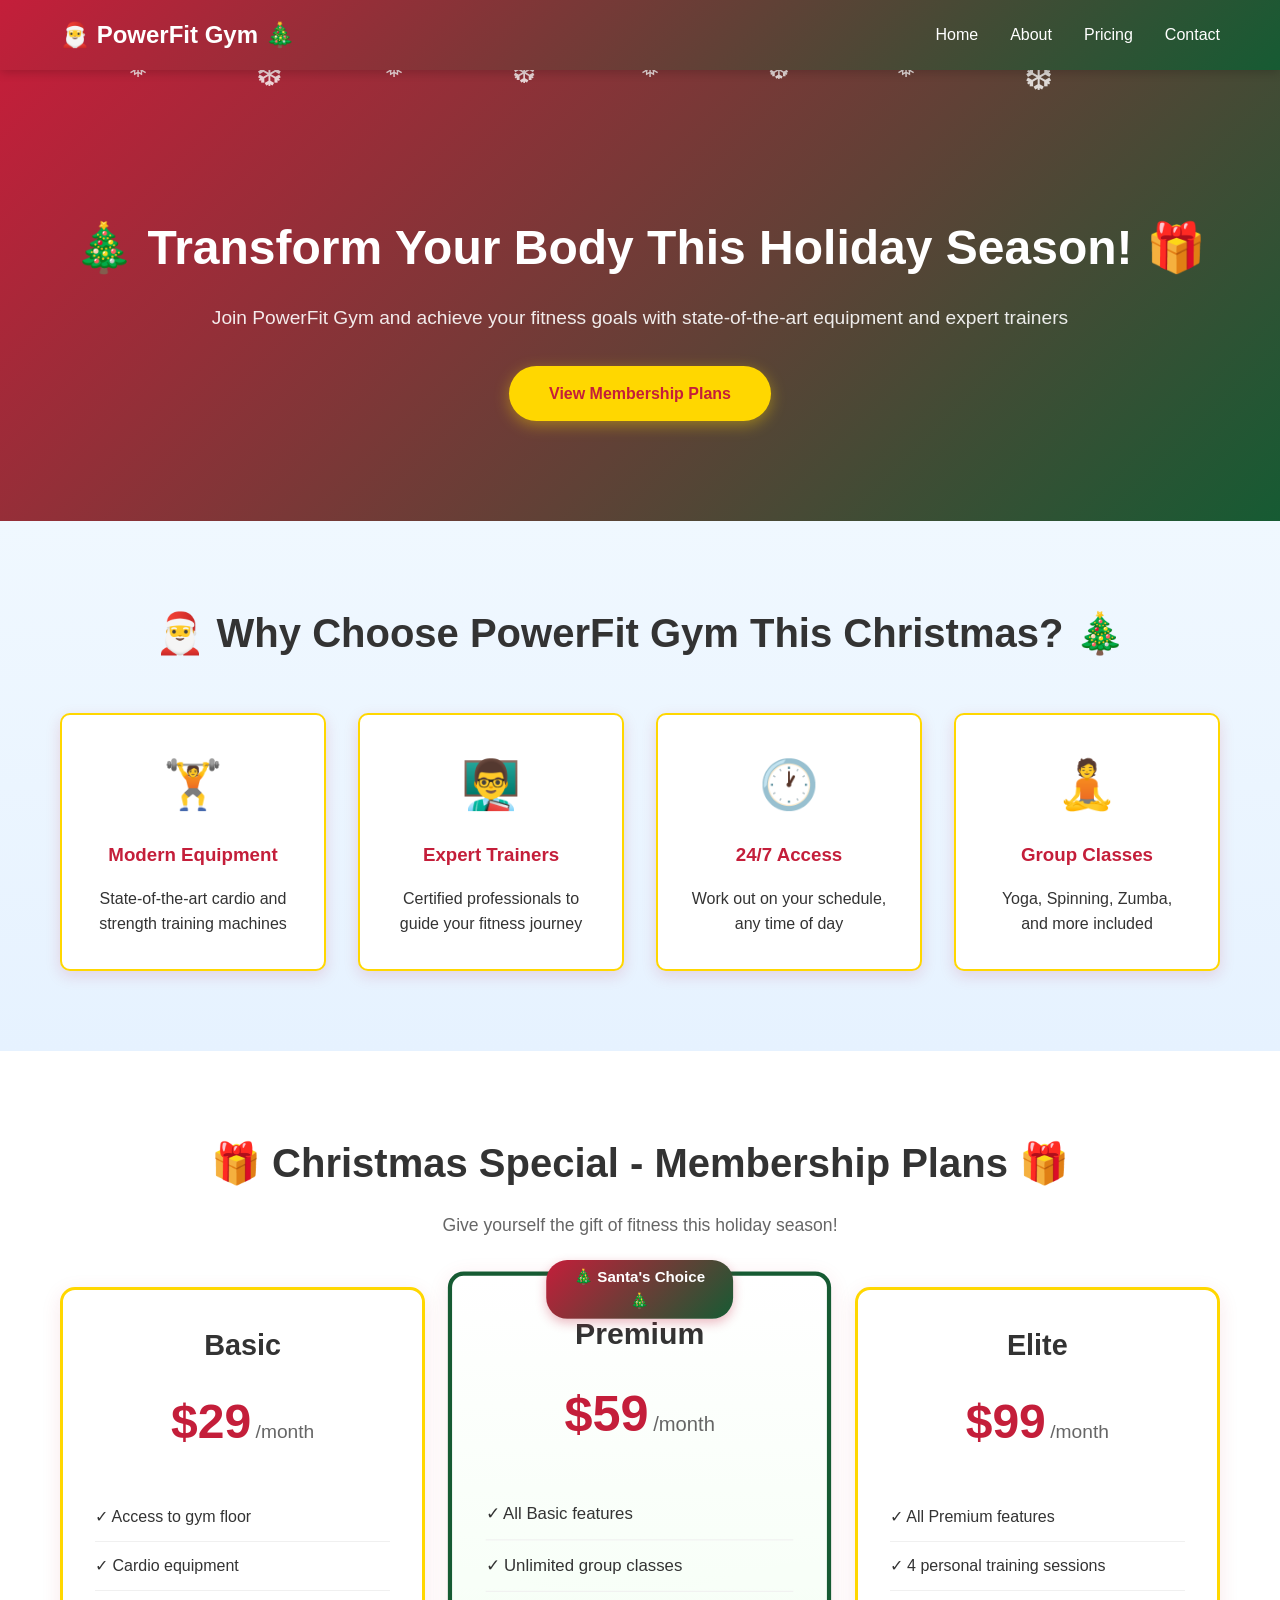
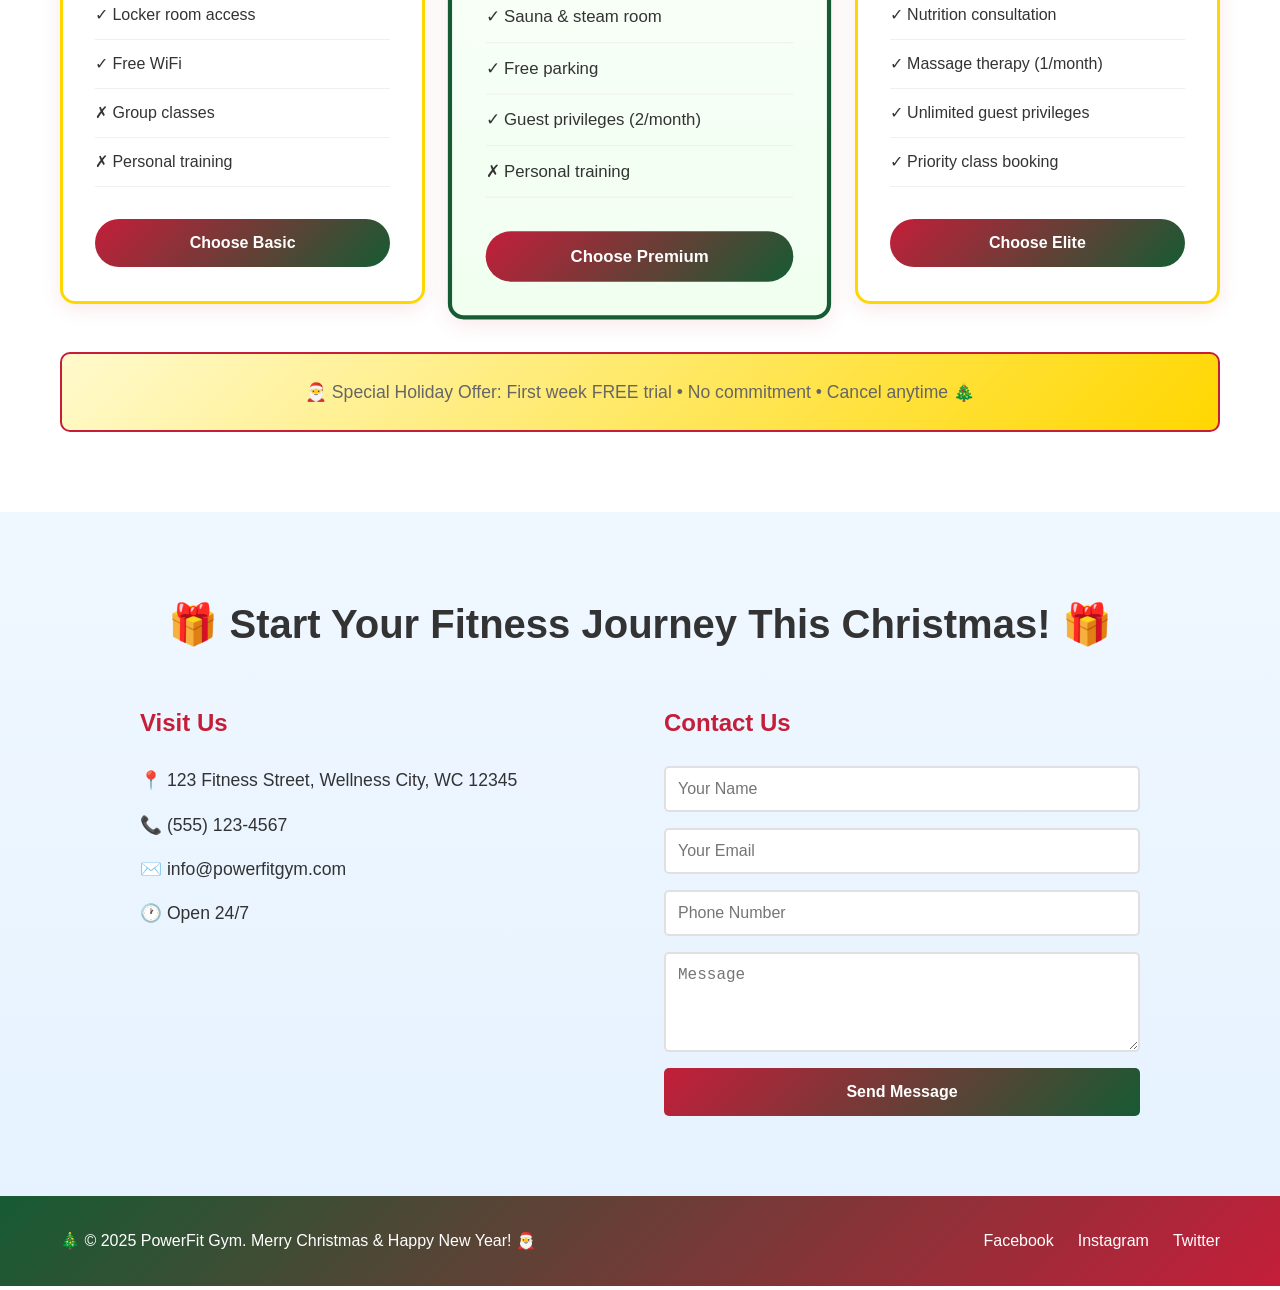
==== index.html @ c850860b "Add Christmas-themed gym website with pricing menu" ====
<!DOCTYPE html>
<html lang="en">
<head>
    <meta charset="UTF-8">
    <meta name="viewport" content="width=device-width, initial-scale=1.0">
    <title>PowerFit Gym - Transform Your Body</title>
    <link rel="stylesheet" href="styles.css">
</head>
<body>
    <header>
        <nav>
            <div class="logo">🎅 PowerFit Gym 🎄</div>
            <ul class="nav-links">
                <li><a href="#home">Home</a></li>
                <li><a href="#about">About</a></li>
                <li><a href="#pricing">Pricing</a></li>
                <li><a href="#contact">Contact</a></li>
            </ul>
        </nav>
    </header>

    <section id="home" class="hero">
        <div class="snowflakes" aria-hidden="true">
            <div class="snowflake">❅</div>
            <div class="snowflake">❆</div>
            <div class="snowflake">❅</div>
            <div class="snowflake">❆</div>
            <div class="snowflake">❅</div>
            <div class="snowflake">❆</div>
            <div class="snowflake">❅</div>
            <div class="snowflake">❆</div>
        </div>
        <div class="hero-content">
            <h1>🎄 Transform Your Body This Holiday Season! 🎁</h1>
            <p>Join PowerFit Gym and achieve your fitness goals with state-of-the-art equipment and expert trainers</p>
            <a href="#pricing" class="cta-button">View Membership Plans</a>
        </div>
    </section>

    <section id="about" class="about">
        <div class="container">
            <h2>🎅 Why Choose PowerFit Gym This Christmas? 🎄</h2>
            <div class="features">
                <div class="feature">
                    <div class="icon">🏋️</div>
                    <h3>Modern Equipment</h3>
                    <p>State-of-the-art cardio and strength training machines</p>
                </div>
                <div class="feature">
                    <div class="icon">👨‍🏫</div>
                    <h3>Expert Trainers</h3>
                    <p>Certified professionals to guide your fitness journey</p>
                </div>
                <div class="feature">
                    <div class="icon">🕐</div>
                    <h3>24/7 Access</h3>
                    <p>Work out on your schedule, any time of day</p>
                </div>
                <div class="feature">
                    <div class="icon">🧘</div>
                    <h3>Group Classes</h3>
                    <p>Yoga, Spinning, Zumba, and more included</p>
                </div>
            </div>
        </div>
    </section>

    <section id="pricing" class="pricing">
        <div class="container">
            <h2>🎁 Christmas Special - Membership Plans 🎁</h2>
            <p class="pricing-subtitle">Give yourself the gift of fitness this holiday season!</p>
            <div class="pricing-cards">
                <div class="pricing-card">
                    <h3>Basic</h3>
                    <div class="price">
                        <span class="amount">$29</span>
                        <span class="period">/month</span>
                    </div>
                    <ul class="features-list">
                        <li>✓ Access to gym floor</li>
                        <li>✓ Cardio equipment</li>
                        <li>✓ Locker room access</li>
                        <li>✓ Free WiFi</li>
                        <li>✗ Group classes</li>
                        <li>✗ Personal training</li>
                    </ul>
                    <button class="select-plan">Choose Basic</button>
                </div>

                <div class="pricing-card featured">
                    <div class="badge">🎄 Santa's Choice 🎄</div>
                    <h3>Premium</h3>
                    <div class="price">
                        <span class="amount">$59</span>
                        <span class="period">/month</span>
                    </div>
                    <ul class="features-list">
                        <li>✓ All Basic features</li>
                        <li>✓ Unlimited group classes</li>
                        <li>✓ Sauna & steam room</li>
                        <li>✓ Free parking</li>
                        <li>✓ Guest privileges (2/month)</li>
                        <li>✗ Personal training</li>
                    </ul>
                    <button class="select-plan">Choose Premium</button>
                </div>

                <div class="pricing-card">
                    <h3>Elite</h3>
                    <div class="price">
                        <span class="amount">$99</span>
                        <span class="period">/month</span>
                    </div>
                    <ul class="features-list">
                        <li>✓ All Premium features</li>
                        <li>✓ 4 personal training sessions</li>
                        <li>✓ Nutrition consultation</li>
                        <li>✓ Massage therapy (1/month)</li>
                        <li>✓ Unlimited guest privileges</li>
                        <li>✓ Priority class booking</li>
                    </ul>
                    <button class="select-plan">Choose Elite</button>
                </div>
            </div>
            <div class="pricing-note">
                <p>🎅 Special Holiday Offer: First week FREE trial • No commitment • Cancel anytime 🎄</p>
            </div>
        </div>
    </section>

    <section id="contact" class="contact">
        <div class="container">
            <h2>🎁 Start Your Fitness Journey This Christmas! 🎁</h2>
            <div class="contact-content">
                <div class="contact-info">
                    <h3>Visit Us</h3>
                    <p>📍 123 Fitness Street, Wellness City, WC 12345</p>
                    <p>📞 (555) 123-4567</p>
                    <p>✉️ info@powerfitgym.com</p>
                    <p>🕐 Open 24/7</p>
                </div>
                <div class="contact-form">
                    <h3>Contact Us</h3>
                    <form>
                        <input type="text" placeholder="Your Name" required>
                        <input type="email" placeholder="Your Email" required>
                        <input type="tel" placeholder="Phone Number">
                        <textarea placeholder="Message" rows="4"></textarea>
                        <button type="submit">Send Message</button>
                    </form>
                </div>
            </div>
        </div>
    </section>

    <footer>
        <div class="container">
            <p>🎄 &copy; 2025 PowerFit Gym. Merry Christmas & Happy New Year! 🎅</p>
            <div class="social-links">
                <a href="#">Facebook</a>
                <a href="#">Instagram</a>
                <a href="#">Twitter</a>
            </div>
        </div>
    </footer>
</body>
</html>
---- styles.css ----
* {
    margin: 0;
    padding: 0;
    box-sizing: border-box;
}

body {
    font-family: 'Segoe UI', Tahoma, Geneva, Verdana, sans-serif;
    line-height: 1.6;
    color: #333;
}

.container {
    max-width: 1200px;
    margin: 0 auto;
    padding: 0 20px;
}

/* Header & Navigation */
header {
    background: linear-gradient(135deg, #c41e3a 0%, #165b33 100%);
    color: white;
    padding: 1rem 0;
    box-shadow: 0 2px 10px rgba(0,0,0,0.2);
    position: fixed;
    width: 100%;
    top: 0;
    z-index: 1000;
}

nav {
    max-width: 1200px;
    margin: 0 auto;
    padding: 0 20px;
    display: flex;
    justify-content: space-between;
    align-items: center;
}

.logo {
    font-size: 1.5rem;
    font-weight: bold;
}

.nav-links {
    display: flex;
    list-style: none;
    gap: 2rem;
}

.nav-links a {
    color: white;
    text-decoration: none;
    transition: opacity 0.3s;
}

.nav-links a:hover {
    opacity: 0.8;
}

/* Hero Section */
.hero {
    background: linear-gradient(135deg, #c41e3a 0%, #165b33 100%);
    color: white;
    padding: 150px 20px 100px;
    text-align: center;
    margin-top: 60px;
    position: relative;
    overflow: hidden;
}

.hero-content h1 {
    font-size: 3rem;
    margin-bottom: 1rem;
}

.hero-content p {
    font-size: 1.2rem;
    margin-bottom: 2rem;
    opacity: 0.9;
}

.cta-button {
    display: inline-block;
    background: #ffd700;
    color: #c41e3a;
    padding: 15px 40px;
    text-decoration: none;
    border-radius: 50px;
    font-weight: bold;
    transition: transform 0.3s, box-shadow 0.3s;
    box-shadow: 0 4px 15px rgba(255, 215, 0, 0.4);
}

.cta-button:hover {
    transform: translateY(-2px);
    box-shadow: 0 10px 20px rgba(255, 215, 0, 0.5);
}

/* Snowflakes Animation */
.snowflakes {
    position: absolute;
    top: 0;
    left: 0;
    width: 100%;
    height: 100%;
    overflow: hidden;
    pointer-events: none;
}

.snowflake {
    position: absolute;
    top: -10px;
    color: white;
    font-size: 1.5rem;
    animation: fall linear infinite;
    opacity: 0.8;
}

.snowflake:nth-child(1) { left: 10%; animation-duration: 10s; animation-delay: 0s; }
.snowflake:nth-child(2) { left: 20%; animation-duration: 12s; animation-delay: 2s; font-size: 2rem; }
.snowflake:nth-child(3) { left: 30%; animation-duration: 8s; animation-delay: 4s; }
.snowflake:nth-child(4) { left: 40%; animation-duration: 15s; animation-delay: 1s; font-size: 1.8rem; }
.snowflake:nth-child(5) { left: 50%; animation-duration: 11s; animation-delay: 3s; }
.snowflake:nth-child(6) { left: 60%; animation-duration: 13s; animation-delay: 5s; font-size: 1.6rem; }
.snowflake:nth-child(7) { left: 70%; animation-duration: 9s; animation-delay: 2s; }
.snowflake:nth-child(8) { left: 80%; animation-duration: 14s; animation-delay: 0s; font-size: 2.2rem; }

@keyframes fall {
    0% {
        transform: translateY(0) rotate(0deg);
    }
    100% {
        transform: translateY(100vh) rotate(360deg);
    }
}

/* About Section */
.about {
    padding: 80px 20px;
    background: linear-gradient(to bottom, #f0f8ff 0%, #e6f2ff 100%);
}

.about h2 {
    text-align: center;
    font-size: 2.5rem;
    margin-bottom: 3rem;
    color: #333;
}

.features {
    display: grid;
    grid-template-columns: repeat(auto-fit, minmax(250px, 1fr));
    gap: 2rem;
}

.feature {
    text-align: center;
    padding: 2rem;
    background: white;
    border-radius: 10px;
    box-shadow: 0 5px 15px rgba(196, 30, 58, 0.15);
    transition: transform 0.3s;
    border: 2px solid #ffd700;
}

.feature:hover {
    transform: translateY(-5px);
    box-shadow: 0 8px 25px rgba(196, 30, 58, 0.25);
}

.icon {
    font-size: 3rem;
    margin-bottom: 1rem;
}

.feature h3 {
    margin-bottom: 1rem;
    color: #c41e3a;
}

/* Pricing Section */
.pricing {
    padding: 80px 20px;
    background: white;
}

.pricing h2 {
    text-align: center;
    font-size: 2.5rem;
    margin-bottom: 1rem;
    color: #333;
}

.pricing-subtitle {
    text-align: center;
    font-size: 1.1rem;
    color: #666;
    margin-bottom: 3rem;
}

.pricing-cards {
    display: grid;
    grid-template-columns: repeat(auto-fit, minmax(300px, 1fr));
    gap: 2rem;
    max-width: 1200px;
    margin: 0 auto;
}

.pricing-card {
    background: white;
    border: 3px solid #ffd700;
    border-radius: 15px;
    padding: 2rem;
    text-align: center;
    transition: transform 0.3s, box-shadow 0.3s;
    position: relative;
    box-shadow: 0 5px 20px rgba(196, 30, 58, 0.1);
}

.pricing-card:hover {
    transform: translateY(-10px);
    box-shadow: 0 15px 30px rgba(196, 30, 58, 0.25);
}

.pricing-card.featured {
    border-color: #165b33;
    border-width: 4px;
    transform: scale(1.05);
    background: linear-gradient(to bottom, #ffffff 0%, #f0fff0 100%);
}

.pricing-card.featured:hover {
    transform: scale(1.05) translateY(-10px);
}

.badge {
    position: absolute;
    top: -15px;
    left: 50%;
    transform: translateX(-50%);
    background: linear-gradient(135deg, #c41e3a 0%, #165b33 100%);
    color: white;
    padding: 5px 20px;
    border-radius: 20px;
    font-size: 0.9rem;
    font-weight: bold;
    box-shadow: 0 4px 10px rgba(196, 30, 58, 0.3);
}

.pricing-card h3 {
    font-size: 1.8rem;
    margin-bottom: 1rem;
    color: #333;
}

.price {
    margin-bottom: 2rem;
}

.amount {
    font-size: 3rem;
    font-weight: bold;
    color: #c41e3a;
}

.period {
    font-size: 1.2rem;
    color: #666;
}

.features-list {
    list-style: none;
    margin-bottom: 2rem;
    text-align: left;
}

.features-list li {
    padding: 0.7rem 0;
    border-bottom: 1px solid #f0f0f0;
}

.select-plan {
    background: linear-gradient(135deg, #c41e3a 0%, #165b33 100%);
    color: white;
    border: none;
    padding: 15px 40px;
    border-radius: 50px;
    font-size: 1rem;
    font-weight: bold;
    cursor: pointer;
    transition: transform 0.3s, box-shadow 0.3s;
    width: 100%;
}

.select-plan:hover {
    transform: translateY(-2px);
    box-shadow: 0 5px 15px rgba(196, 30, 58, 0.5);
}

.pricing-note {
    text-align: center;
    margin-top: 3rem;
    padding: 1.5rem;
    background: linear-gradient(135deg, #fffacd 0%, #ffd700 100%);
    border-radius: 10px;
    border: 2px solid #c41e3a;
}

.pricing-note p {
    font-size: 1.1rem;
    color: #666;
}

/* Contact Section */
.contact {
    padding: 80px 20px;
    background: linear-gradient(to bottom, #f0f8ff 0%, #e6f2ff 100%);
}

.contact h2 {
    text-align: center;
    font-size: 2.5rem;
    margin-bottom: 3rem;
    color: #333;
}

.contact-content {
    display: grid;
    grid-template-columns: repeat(auto-fit, minmax(300px, 1fr));
    gap: 3rem;
    max-width: 1000px;
    margin: 0 auto;
}

.contact-info h3,
.contact-form h3 {
    font-size: 1.5rem;
    margin-bottom: 1.5rem;
    color: #c41e3a;
}

.contact-info p {
    margin-bottom: 1rem;
    font-size: 1.1rem;
}

.contact-form form {
    display: flex;
    flex-direction: column;
    gap: 1rem;
}

.contact-form input,
.contact-form textarea {
    padding: 12px;
    border: 2px solid #e0e0e0;
    border-radius: 5px;
    font-size: 1rem;
    transition: border-color 0.3s;
}

.contact-form input:focus,
.contact-form textarea:focus {
    outline: none;
    border-color: #c41e3a;
}

.contact-form button {
    background: linear-gradient(135deg, #c41e3a 0%, #165b33 100%);
    color: white;
    border: none;
    padding: 15px;
    border-radius: 5px;
    font-size: 1rem;
    font-weight: bold;
    cursor: pointer;
    transition: transform 0.3s;
}

.contact-form button:hover {
    transform: translateY(-2px);
}

/* Footer */
footer {
    background: linear-gradient(135deg, #165b33 0%, #c41e3a 100%);
    color: white;
    padding: 2rem 20px;
    text-align: center;
}

footer .container {
    display: flex;
    justify-content: space-between;
    align-items: center;
    flex-wrap: wrap;
    gap: 1rem;
}

.social-links {
    display: flex;
    gap: 1.5rem;
}

.social-links a {
    color: white;
    text-decoration: none;
    transition: opacity 0.3s;
}

.social-links a:hover {
    opacity: 0.7;
}

/* Responsive Design */
@media (max-width: 768px) {
    .hero-content h1 {
        font-size: 2rem;
    }

    .pricing-cards {
        grid-template-columns: 1fr;
    }

    .pricing-card.featured {
        transform: scale(1);
    }

    footer .container {
        flex-direction: column;
        text-align: center;
    }
}
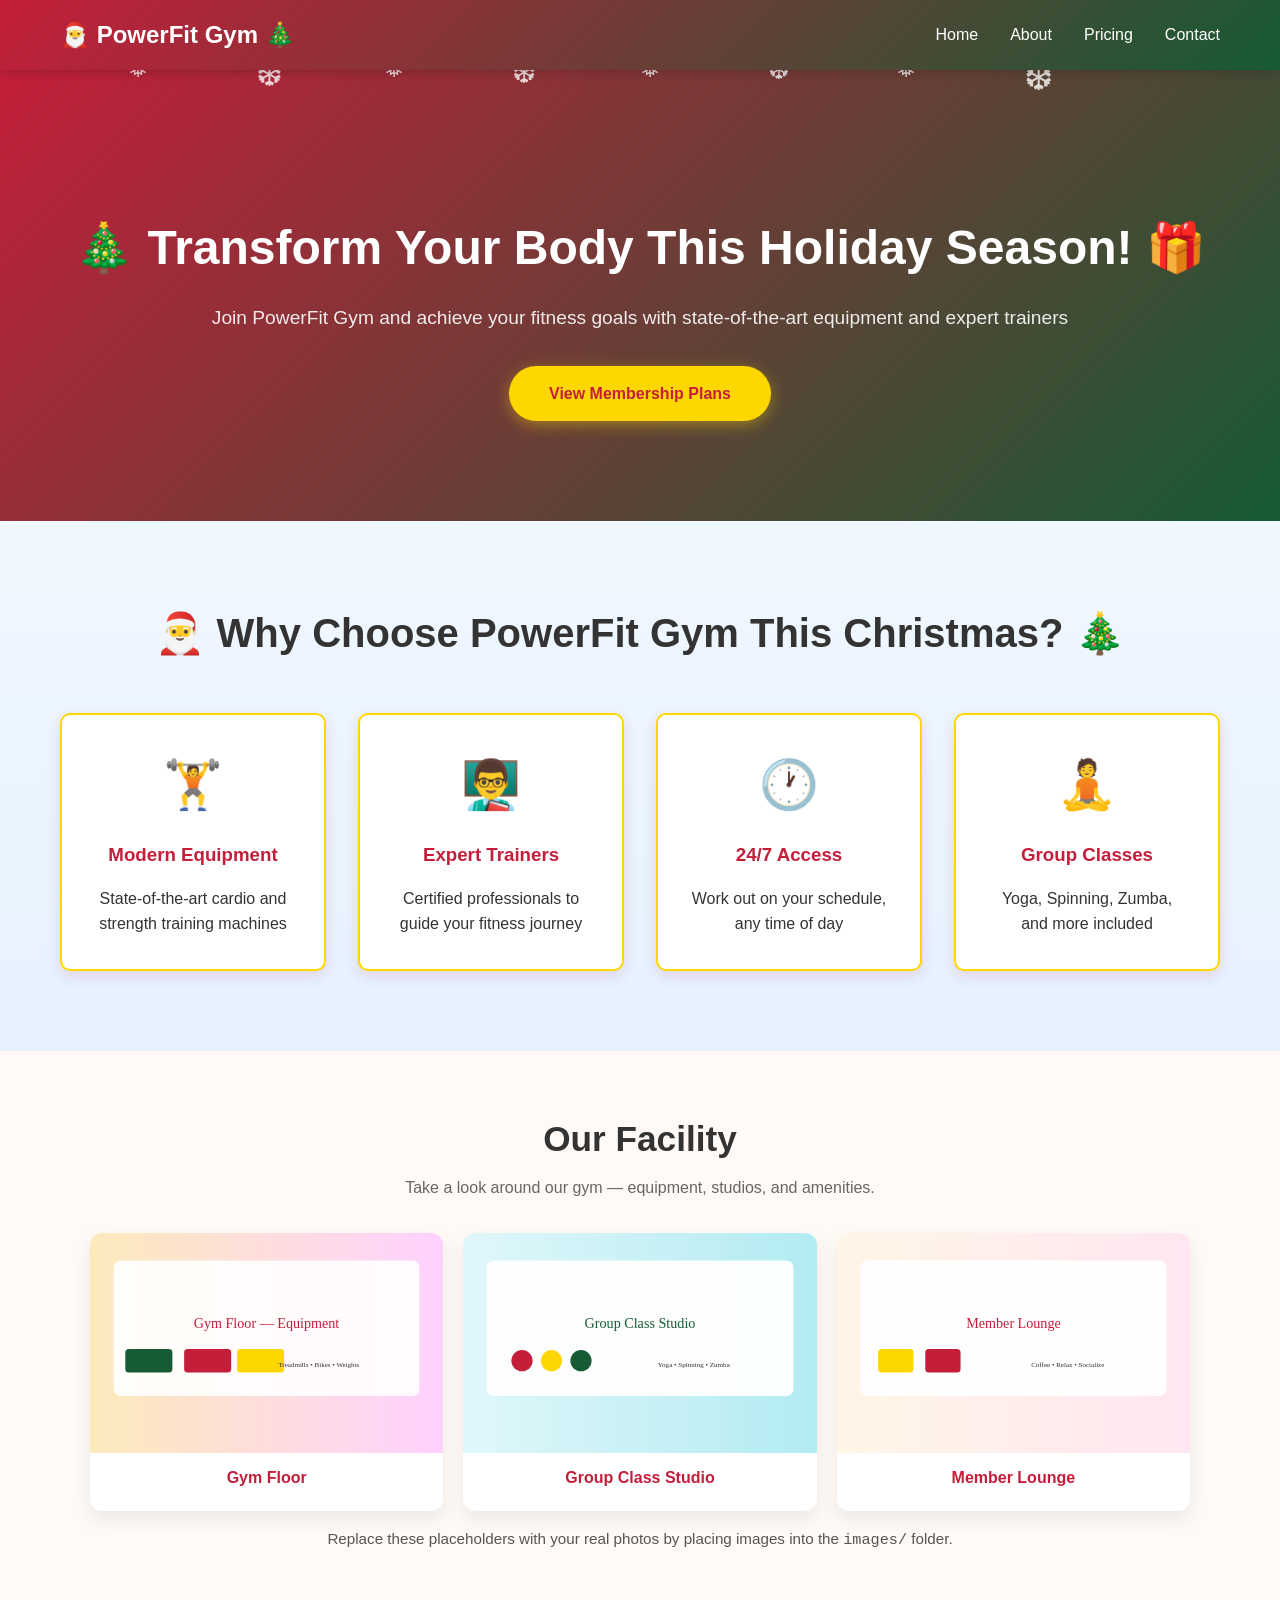
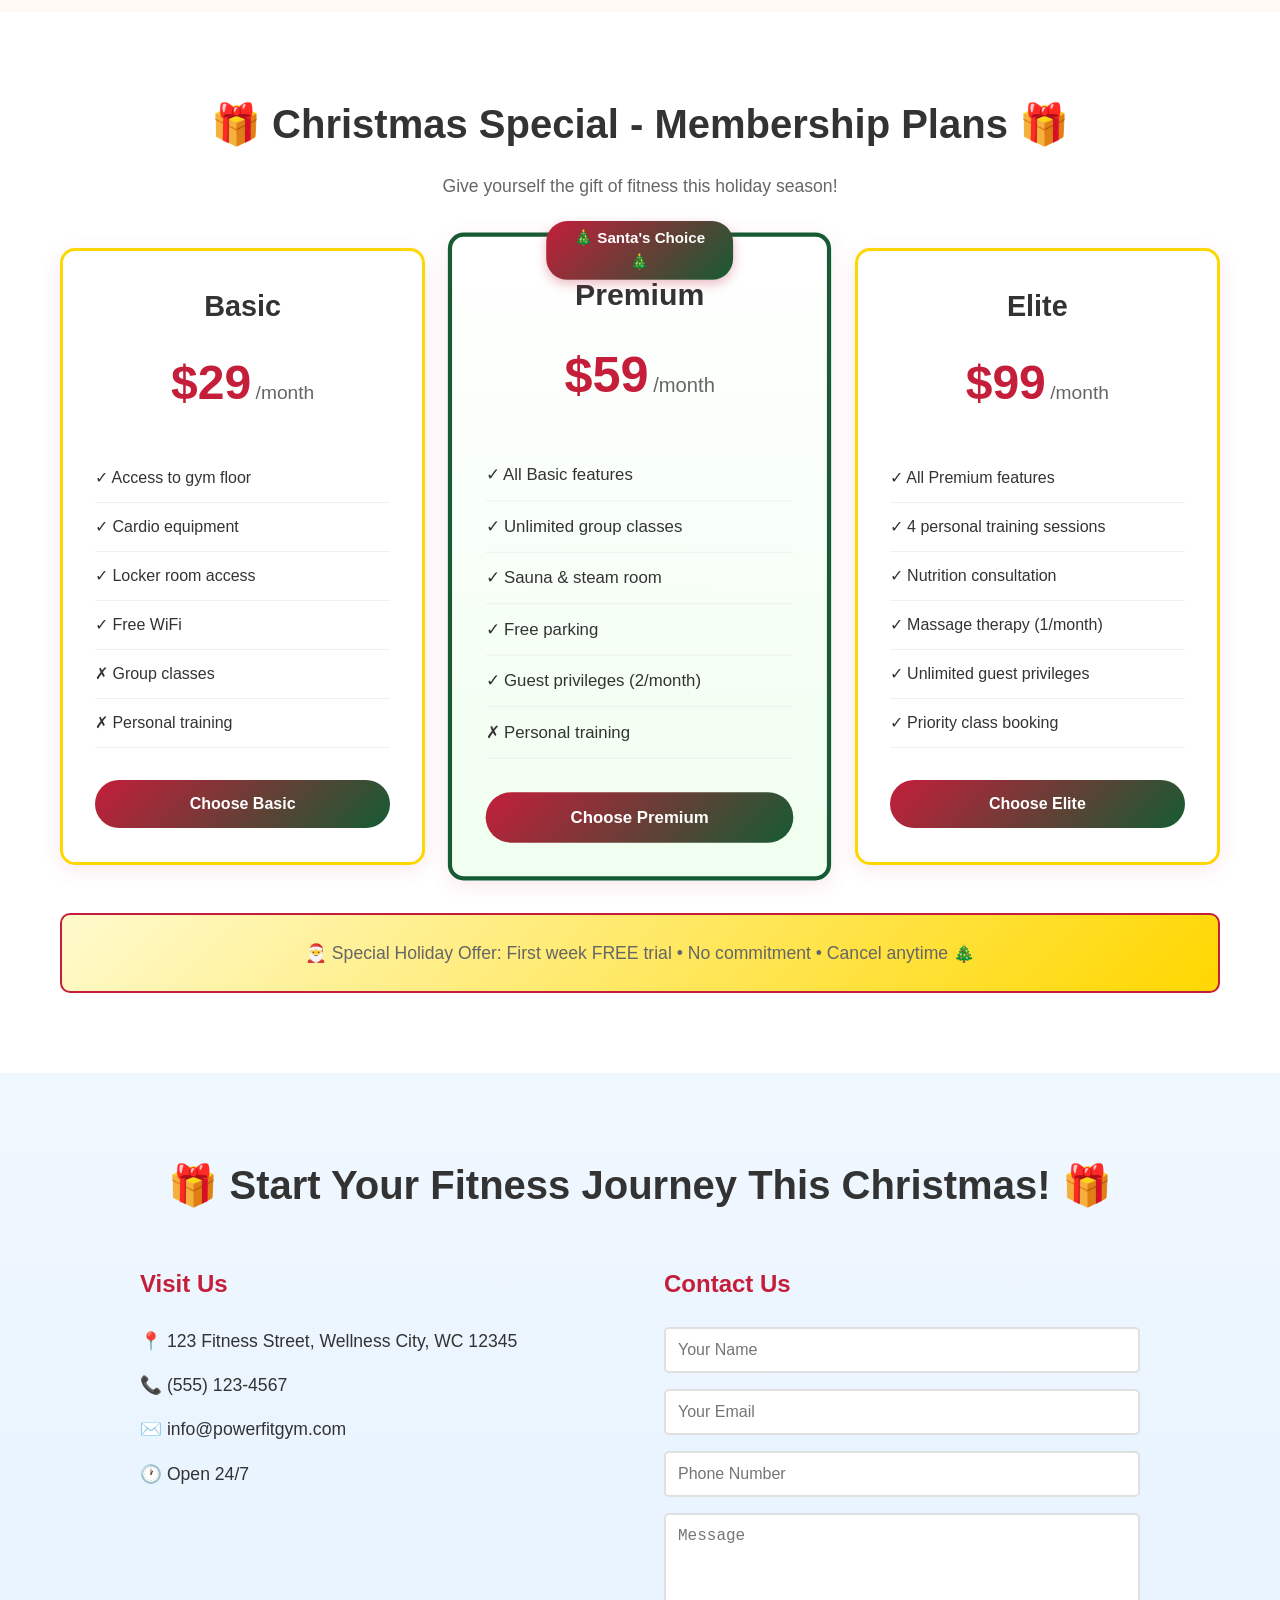
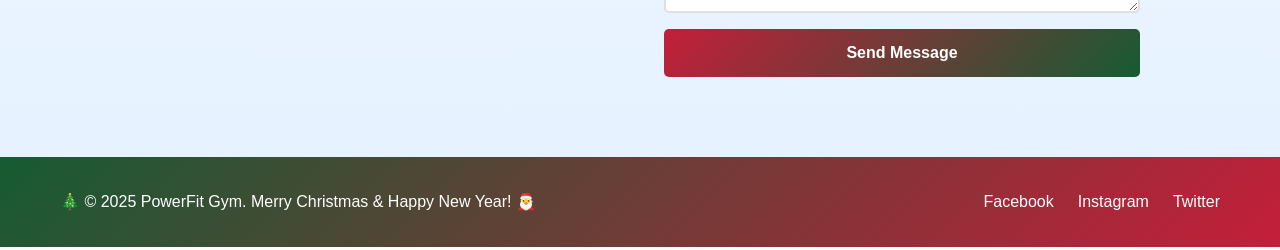
==== commit 6fa462ca: "Add gallery section with placeholder images and styles" ====
--- a/index.html
+++ b/index.html
@@ -62,6 +62,30 @@
                     <p>Yoga, Spinning, Zumba, and more included</p>
                 </div>
             </div>
+        </div>
+    </section>
+
+    <section id="gallery" class="gallery">
+        <div class="container">
+            <h2>Our Facility</h2>
+            <p class="gallery-subtitle">Take a look around our gym — equipment, studios, and amenities.</p>
+            <div class="gallery-grid">
+                <figure class="gallery-item">
+                    <img src="images/place1.svg" alt="Gym floor with equipment">
+                    <figcaption>Gym Floor</figcaption>
+                </figure>
+
+                <figure class="gallery-item">
+                    <img src="images/place2.svg" alt="Group class in session">
+                    <figcaption>Group Class Studio</figcaption>
+                </figure>
+
+                <figure class="gallery-item">
+                    <img src="images/place3.svg" alt="Relaxing lounge area">
+                    <figcaption>Member Lounge</figcaption>
+                </figure>
+            </div>
+            <p class="gallery-note">Replace these placeholders with your real photos by placing images into the <code>images/</code> folder.</p>
         </div>
     </section>
 
--- a/styles.css
+++ b/styles.css
@@ -432,3 +432,64 @@
         text-align: center;
     }
 }
+
+/* Gallery */
+.gallery {
+    padding: 60px 20px;
+    background: #fffaf6;
+}
+
+.gallery h2 {
+    text-align: center;
+    font-size: 2.2rem;
+    margin-bottom: 0.5rem;
+    color: #333;
+}
+
+.gallery-subtitle {
+    text-align: center;
+    color: #666;
+    margin-bottom: 2rem;
+}
+
+.gallery-grid {
+    display: grid;
+    grid-template-columns: repeat(auto-fit, minmax(240px, 1fr));
+    gap: 1.25rem;
+    max-width: 1100px;
+    margin: 0 auto;
+}
+
+.gallery-item {
+    background: white;
+    border-radius: 12px;
+    overflow: hidden;
+    text-align: center;
+    box-shadow: 0 8px 20px rgba(0,0,0,0.08);
+}
+
+.gallery-item img {
+    width: 100%;
+    height: 220px;
+    object-fit: cover;
+    display: block;
+}
+
+.gallery-item figcaption {
+    padding: 0.75rem 1rem 1.25rem;
+    font-weight: 600;
+    color: #c41e3a;
+}
+
+.gallery-note {
+    text-align: center;
+    margin-top: 1rem;
+    color: #555;
+    font-size: 0.95rem;
+}
+
+@media (max-width: 480px) {
+    .gallery-item img {
+        height: 160px;
+    }
+}
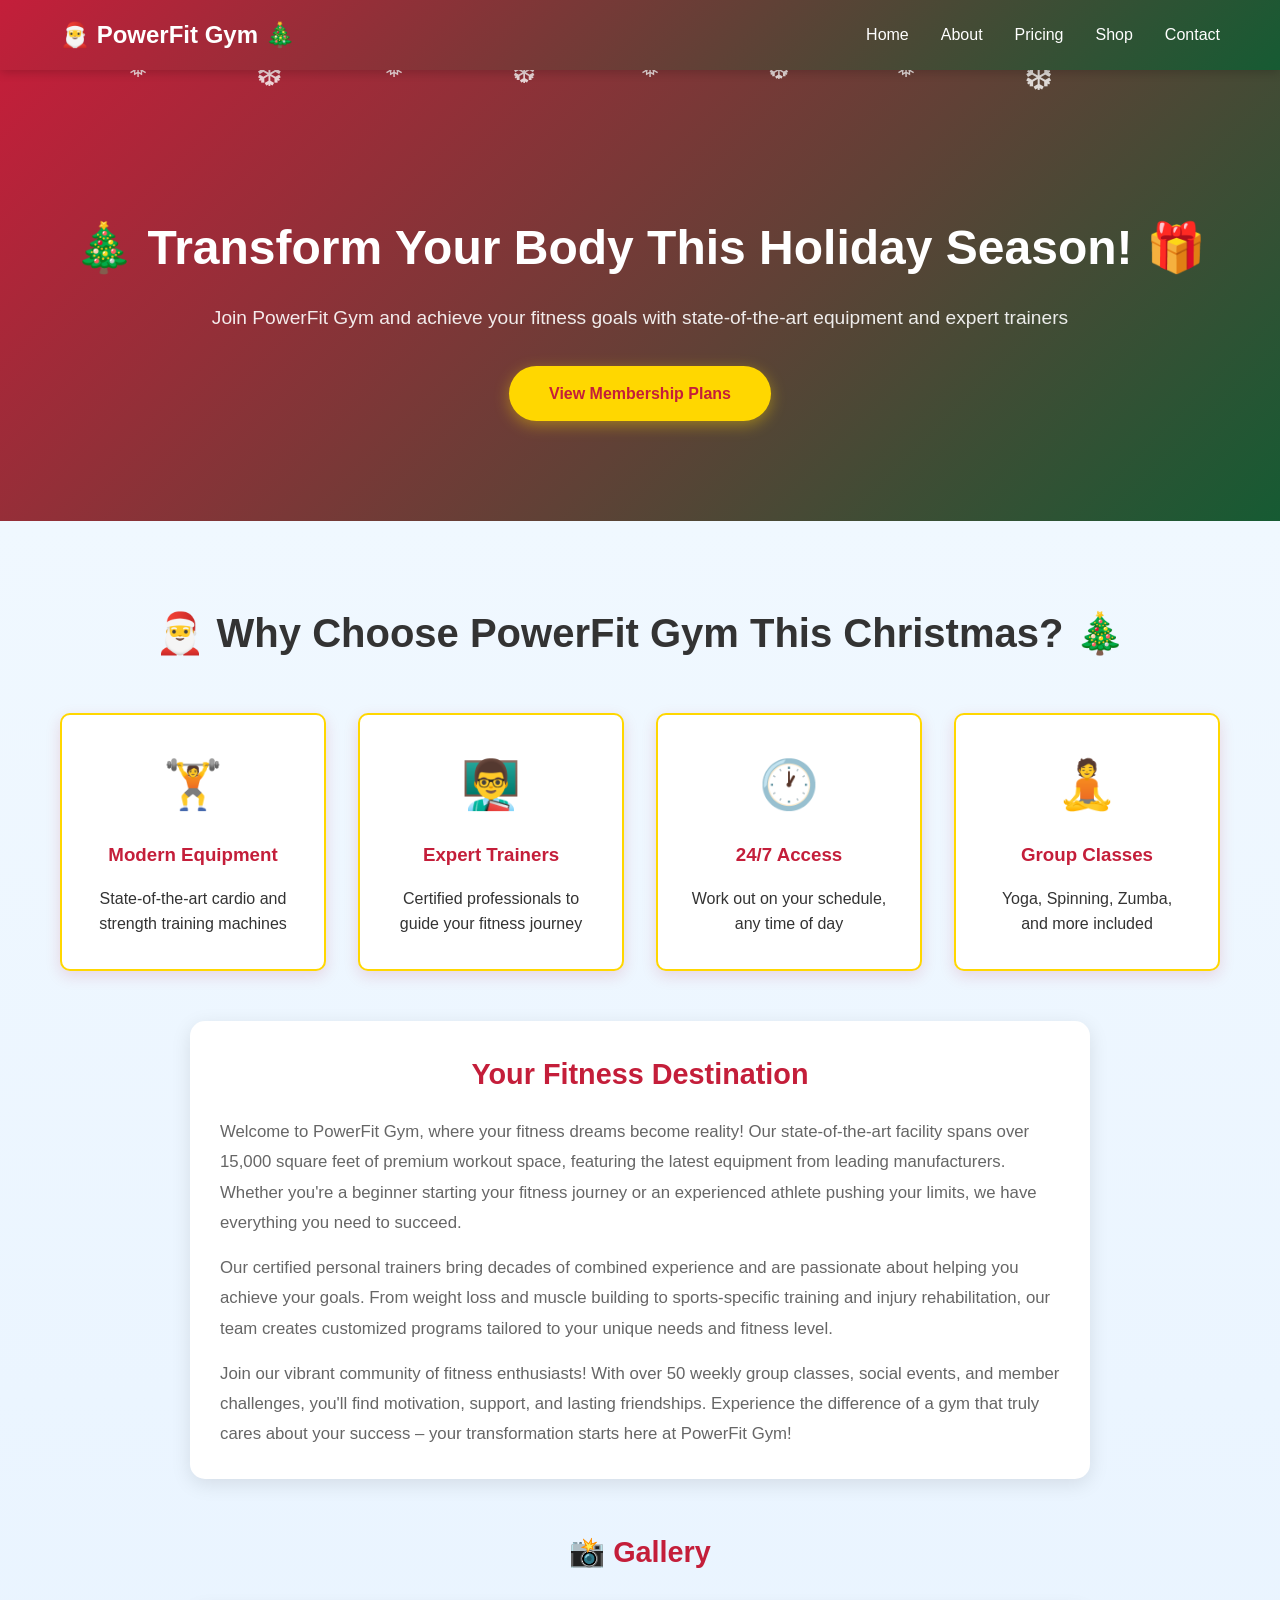
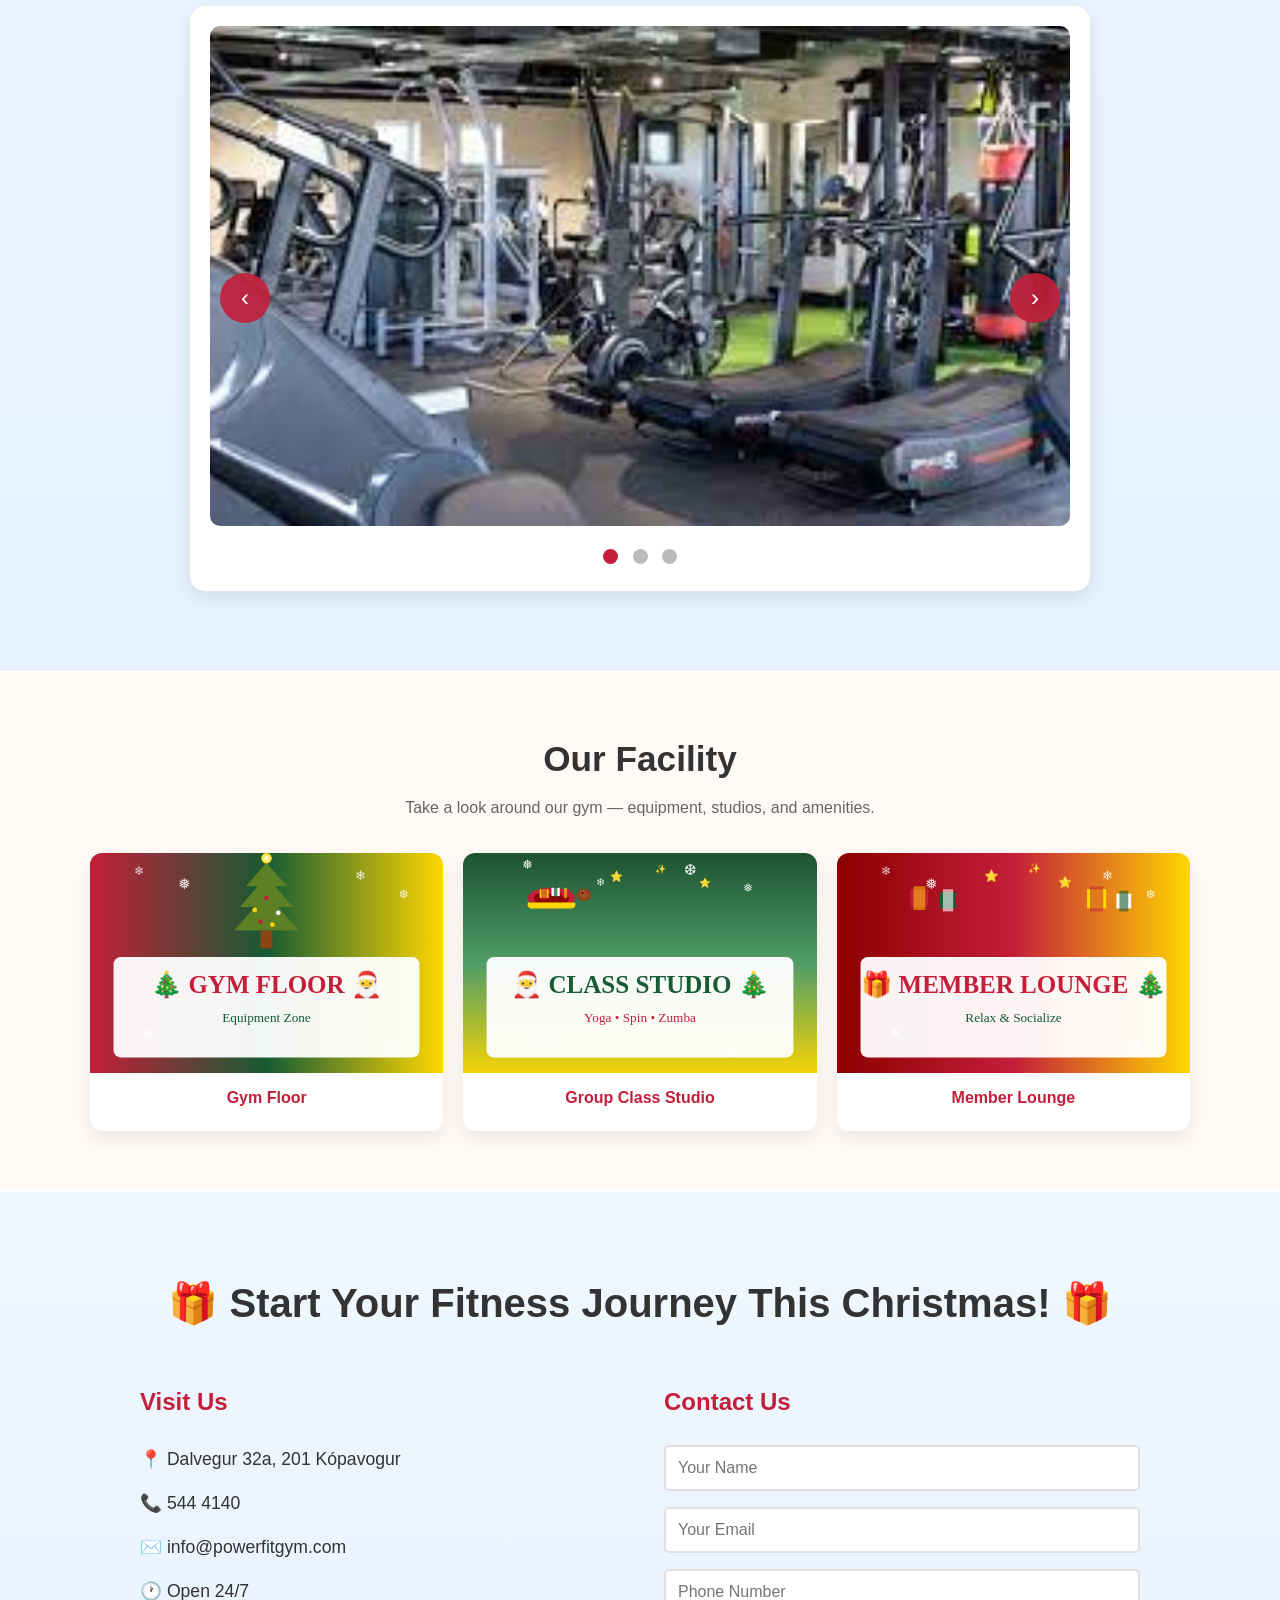
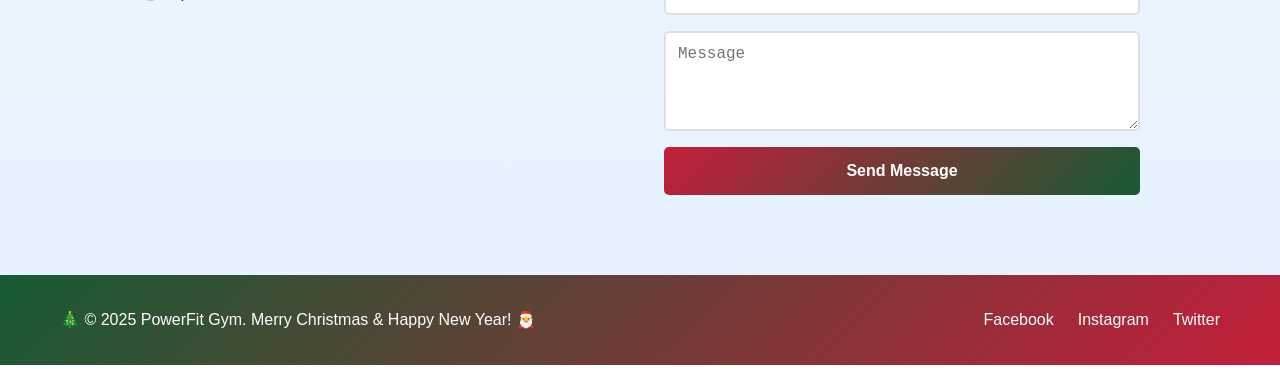
==== commit 495035e3: "Update gallery slider with gym photos and preserve SVG files" ====
--- a/index.html
+++ b/index.html
@@ -9,11 +9,12 @@
 <body>
     <header>
         <nav>
-            <div class="logo">🎅 PowerFit Gym 🎄</div>
+            <div class="logo"><a href="index.html" style="color: white; text-decoration: none;">🎅 PowerFit Gym 🎄</a></div>
             <ul class="nav-links">
                 <li><a href="#home">Home</a></li>
                 <li><a href="#about">About</a></li>
-                <li><a href="#pricing">Pricing</a></li>
+                <li><a href="pricing.html">Pricing</a></li>
+                <li><a href="shop.html">Shop</a></li>
                 <li><a href="#contact">Contact</a></li>
             </ul>
         </nav>
@@ -33,7 +34,7 @@
         <div class="hero-content">
             <h1>🎄 Transform Your Body This Holiday Season! 🎁</h1>
             <p>Join PowerFit Gym and achieve your fitness goals with state-of-the-art equipment and expert trainers</p>
-            <a href="#pricing" class="cta-button">View Membership Plans</a>
+            <a href="pricing.html" class="cta-button">View Membership Plans</a>
         </div>
     </section>
 
@@ -60,6 +61,43 @@
                     <div class="icon">🧘</div>
                     <h3>Group Classes</h3>
                     <p>Yoga, Spinning, Zumba, and more included</p>
+                </div>
+            </div>
+            
+            <div style="max-width: 900px; margin: 50px auto 0; padding: 30px; background: white; border-radius: 15px; box-shadow: 0 5px 20px rgba(0,0,0,0.1);">
+                <h3 style="color: #c41e3a; text-align: center; margin-bottom: 20px; font-size: 1.8rem;">Your Fitness Destination</h3>
+                <p style="color: #666; line-height: 1.8; margin-bottom: 15px; font-size: 1.05rem;">
+                    Welcome to PowerFit Gym, where your fitness dreams become reality! Our state-of-the-art facility spans over 15,000 square feet of premium workout space, featuring the latest equipment from leading manufacturers. Whether you're a beginner starting your fitness journey or an experienced athlete pushing your limits, we have everything you need to succeed.
+                </p>
+                <p style="color: #666; line-height: 1.8; margin-bottom: 15px; font-size: 1.05rem;">
+                    Our certified personal trainers bring decades of combined experience and are passionate about helping you achieve your goals. From weight loss and muscle building to sports-specific training and injury rehabilitation, our team creates customized programs tailored to your unique needs and fitness level.
+                </p>
+                <p style="color: #666; line-height: 1.8; margin-bottom: 0; font-size: 1.05rem;">
+                    Join our vibrant community of fitness enthusiasts! With over 50 weekly group classes, social events, and member challenges, you'll find motivation, support, and lasting friendships. Experience the difference of a gym that truly cares about your success – your transformation starts here at PowerFit Gym!
+                </p>
+            </div>
+            
+            <!-- Image Slider Gallery -->
+            <div style="max-width: 900px; margin: 50px auto 0;">
+                <h3 style="color: #c41e3a; text-align: center; margin-bottom: 30px; font-size: 1.8rem;">📸 Gallery</h3>
+                <div style="position: relative; background: white; border-radius: 15px; padding: 20px; box-shadow: 0 5px 20px rgba(0,0,0,0.1);">
+                    <!-- Slider Container -->
+                    <div id="sliderContainer" style="position: relative; width: 100%; height: 500px; overflow: hidden; border-radius: 10px;">
+                        <img class="slider-image active" src="images/images.jpg" alt="Gym Equipment" style="position: absolute; width: 100%; height: 100%; object-fit: cover; opacity: 0; transition: opacity 0.5s ease-in-out;">
+                        <img class="slider-image" src="images/images2.jpg" alt="Gym Space" style="position: absolute; width: 100%; height: 100%; object-fit: cover; opacity: 0; transition: opacity 0.5s ease-in-out;">
+                        <img class="slider-image" src="images/images3.jpg" alt="Gym Facility" style="position: absolute; width: 100%; height: 100%; object-fit: cover; opacity: 0; transition: opacity 0.5s ease-in-out;">
+                    </div>
+                    
+                    <!-- Navigation Arrows -->
+                    <button id="prevBtn" style="position: absolute; left: 30px; top: 50%; transform: translateY(-50%); background: rgba(196, 30, 58, 0.9); color: white; border: none; width: 50px; height: 50px; border-radius: 50%; font-size: 24px; cursor: pointer; z-index: 10; transition: background 0.3s;">‹</button>
+                    <button id="nextBtn" style="position: absolute; right: 30px; top: 50%; transform: translateY(-50%); background: rgba(196, 30, 58, 0.9); color: white; border: none; width: 50px; height: 50px; border-radius: 50%; font-size: 24px; cursor: pointer; z-index: 10; transition: background 0.3s;">›</button>
+                    
+                    <!-- Dots Navigation -->
+                    <div style="text-align: center; margin-top: 20px;">
+                        <span class="dot" onclick="currentSlide(0)" style="display: inline-block; width: 15px; height: 15px; margin: 0 5px; background: #bbb; border-radius: 50%; cursor: pointer; transition: background 0.3s;"></span>
+                        <span class="dot" onclick="currentSlide(1)" style="display: inline-block; width: 15px; height: 15px; margin: 0 5px; background: #bbb; border-radius: 50%; cursor: pointer; transition: background 0.3s;"></span>
+                        <span class="dot" onclick="currentSlide(2)" style="display: inline-block; width: 15px; height: 15px; margin: 0 5px; background: #bbb; border-radius: 50%; cursor: pointer; transition: background 0.3s;"></span>
+                    </div>
                 </div>
             </div>
         </div>
@@ -85,70 +123,6 @@
                     <figcaption>Member Lounge</figcaption>
                 </figure>
             </div>
-            <p class="gallery-note">Replace these placeholders with your real photos by placing images into the <code>images/</code> folder.</p>
-        </div>
-    </section>
-
-    <section id="pricing" class="pricing">
-        <div class="container">
-            <h2>🎁 Christmas Special - Membership Plans 🎁</h2>
-            <p class="pricing-subtitle">Give yourself the gift of fitness this holiday season!</p>
-            <div class="pricing-cards">
-                <div class="pricing-card">
-                    <h3>Basic</h3>
-                    <div class="price">
-                        <span class="amount">$29</span>
-                        <span class="period">/month</span>
-                    </div>
-                    <ul class="features-list">
-                        <li>✓ Access to gym floor</li>
-                        <li>✓ Cardio equipment</li>
-                        <li>✓ Locker room access</li>
-                        <li>✓ Free WiFi</li>
-                        <li>✗ Group classes</li>
-                        <li>✗ Personal training</li>
-                    </ul>
-                    <button class="select-plan">Choose Basic</button>
-                </div>
-
-                <div class="pricing-card featured">
-                    <div class="badge">🎄 Santa's Choice 🎄</div>
-                    <h3>Premium</h3>
-                    <div class="price">
-                        <span class="amount">$59</span>
-                        <span class="period">/month</span>
-                    </div>
-                    <ul class="features-list">
-                        <li>✓ All Basic features</li>
-                        <li>✓ Unlimited group classes</li>
-                        <li>✓ Sauna & steam room</li>
-                        <li>✓ Free parking</li>
-                        <li>✓ Guest privileges (2/month)</li>
-                        <li>✗ Personal training</li>
-                    </ul>
-                    <button class="select-plan">Choose Premium</button>
-                </div>
-
-                <div class="pricing-card">
-                    <h3>Elite</h3>
-                    <div class="price">
-                        <span class="amount">$99</span>
-                        <span class="period">/month</span>
-                    </div>
-                    <ul class="features-list">
-                        <li>✓ All Premium features</li>
-                        <li>✓ 4 personal training sessions</li>
-                        <li>✓ Nutrition consultation</li>
-                        <li>✓ Massage therapy (1/month)</li>
-                        <li>✓ Unlimited guest privileges</li>
-                        <li>✓ Priority class booking</li>
-                    </ul>
-                    <button class="select-plan">Choose Elite</button>
-                </div>
-            </div>
-            <div class="pricing-note">
-                <p>🎅 Special Holiday Offer: First week FREE trial • No commitment • Cancel anytime 🎄</p>
-            </div>
         </div>
     </section>
 
@@ -158,8 +132,8 @@
             <div class="contact-content">
                 <div class="contact-info">
                     <h3>Visit Us</h3>
-                    <p>📍 123 Fitness Street, Wellness City, WC 12345</p>
-                    <p>📞 (555) 123-4567</p>
+                    <p>📍 Dalvegur 32a, 201 Kópavogur</p>
+                    <p>📞 544 4140</p>
                     <p>✉️ info@powerfitgym.com</p>
                     <p>🕐 Open 24/7</p>
                 </div>
@@ -187,5 +161,85 @@
             </div>
         </div>
     </footer>
+    
+    <script>
+        // Image Slider
+        let currentIndex = 0;
+        const images = document.querySelectorAll('.slider-image');
+        const dots = document.querySelectorAll('.dot');
+        
+        function showSlide(index) {
+            // Hide all images
+            images.forEach(img => img.style.opacity = '0');
+            dots.forEach(dot => dot.style.background = '#bbb');
+            
+            // Show current image
+            images[index].style.opacity = '1';
+            dots[index].style.background = '#c41e3a';
+        }
+        
+        function nextSlide() {
+            currentIndex = (currentIndex + 1) % images.length;
+            showSlide(currentIndex);
+        }
+        
+        function prevSlide() {
+            currentIndex = (currentIndex - 1 + images.length) % images.length;
+            showSlide(currentIndex);
+        }
+        
+        function currentSlide(index) {
+            currentIndex = index;
+            showSlide(currentIndex);
+        }
+        
+        // Button events
+        document.getElementById('nextBtn').addEventListener('click', nextSlide);
+        document.getElementById('prevBtn').addEventListener('click', prevSlide);
+        
+        // Hover effects for buttons
+        const buttons = [document.getElementById('nextBtn'), document.getElementById('prevBtn')];
+        buttons.forEach(btn => {
+            btn.addEventListener('mouseenter', () => btn.style.background = 'rgba(196, 30, 58, 1)');
+            btn.addEventListener('mouseleave', () => btn.style.background = 'rgba(196, 30, 58, 0.9)');
+        });
+        
+        // Show first slide on load
+        showSlide(0);
+        
+        // Smooth scroll animation for navigation links
+        document.querySelectorAll('a[href^="#"]').forEach(anchor => {
+            anchor.addEventListener('click', function (e) {
+                e.preventDefault();
+                const targetId = this.getAttribute('href').substring(1);
+                const targetSection = document.getElementById(targetId);
+                
+                if (targetSection) {
+                    const targetPosition = targetSection.offsetTop - 80; // 80px offset for fixed header
+                    const startPosition = window.pageYOffset;
+                    const distance = targetPosition - startPosition;
+                    const duration = 1000; // 1 second animation
+                    let start = null;
+                    
+                    function animation(currentTime) {
+                        if (start === null) start = currentTime;
+                        const timeElapsed = currentTime - start;
+                        const run = ease(timeElapsed, startPosition, distance, duration);
+                        window.scrollTo(0, run);
+                        if (timeElapsed < duration) requestAnimationFrame(animation);
+                    }
+                    
+                    function ease(t, b, c, d) {
+                        t /= d / 2;
+                        if (t < 1) return c / 2 * t * t + b;
+                        t--;
+                        return -c / 2 * (t * (t - 2) - 1) + b;
+                    }
+                    
+                    requestAnimationFrame(animation);
+                }
+            });
+        });
+    </script>
 </body>
 </html>
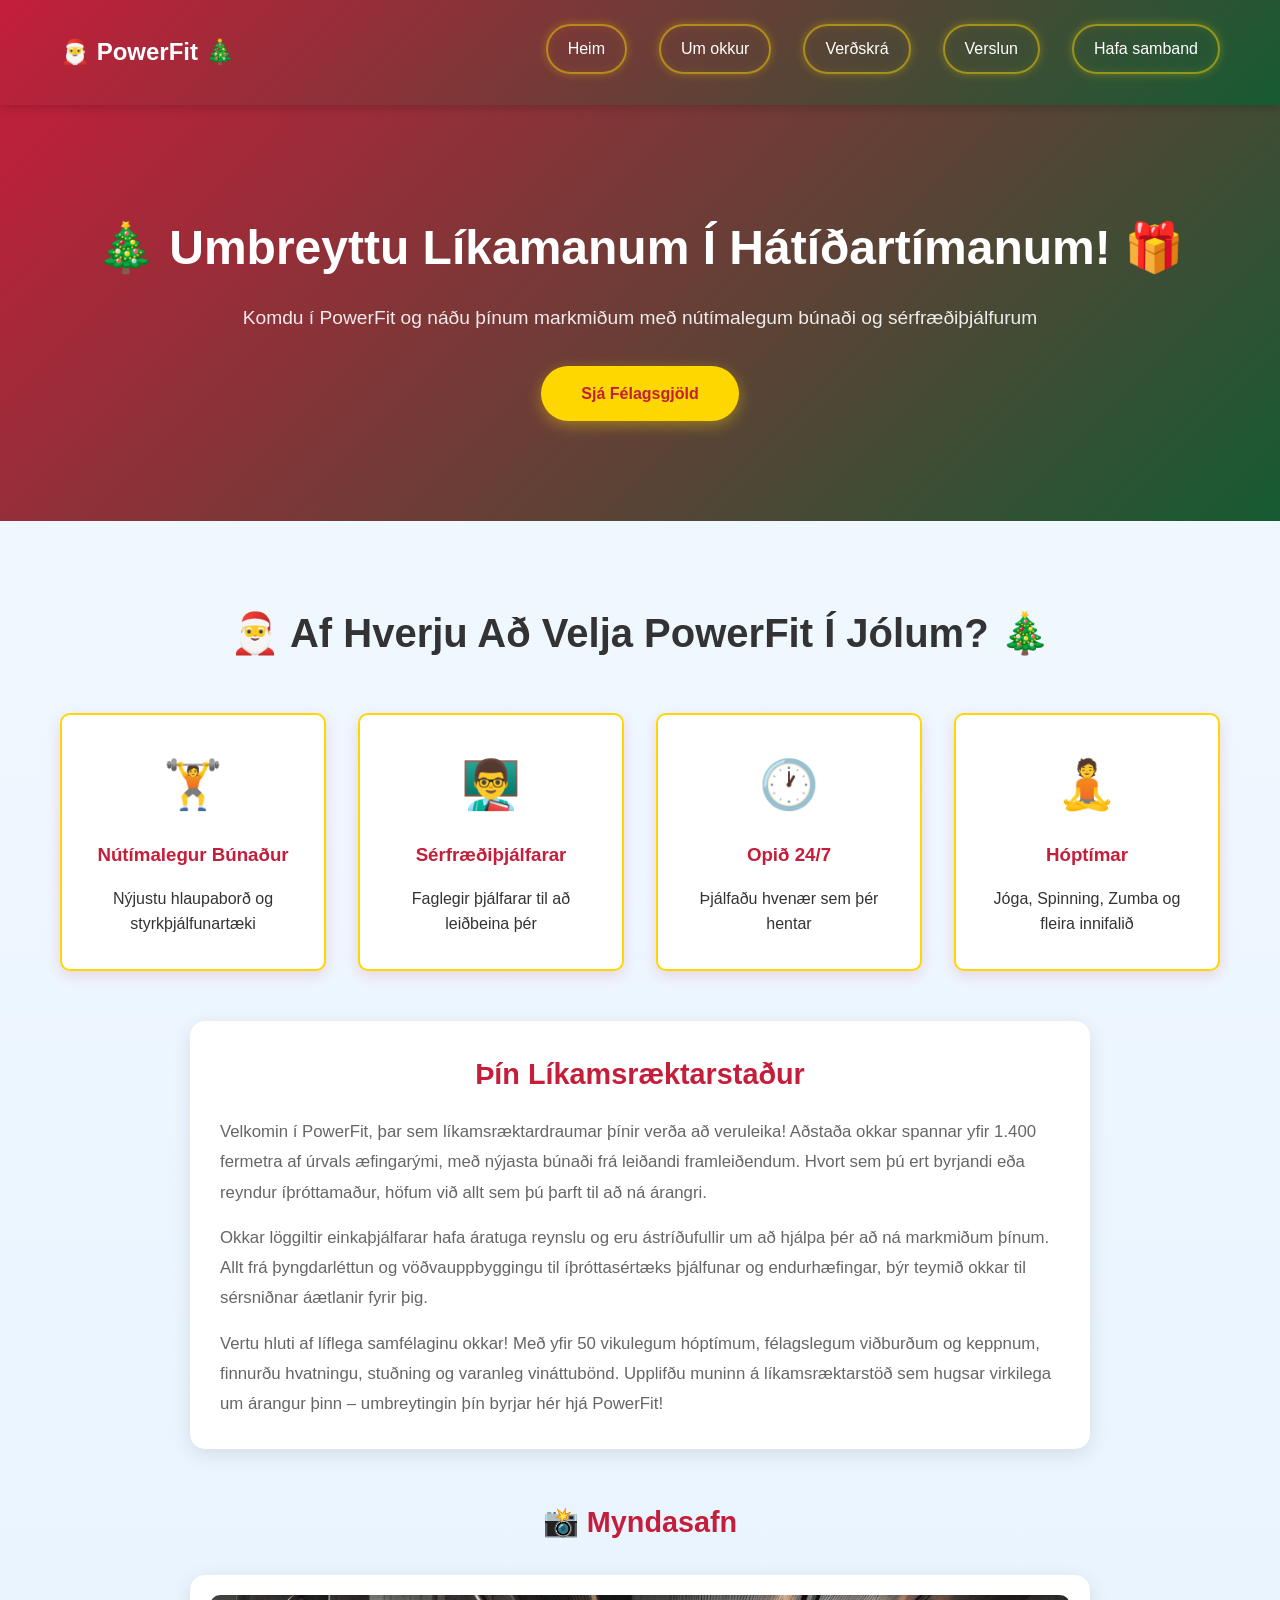
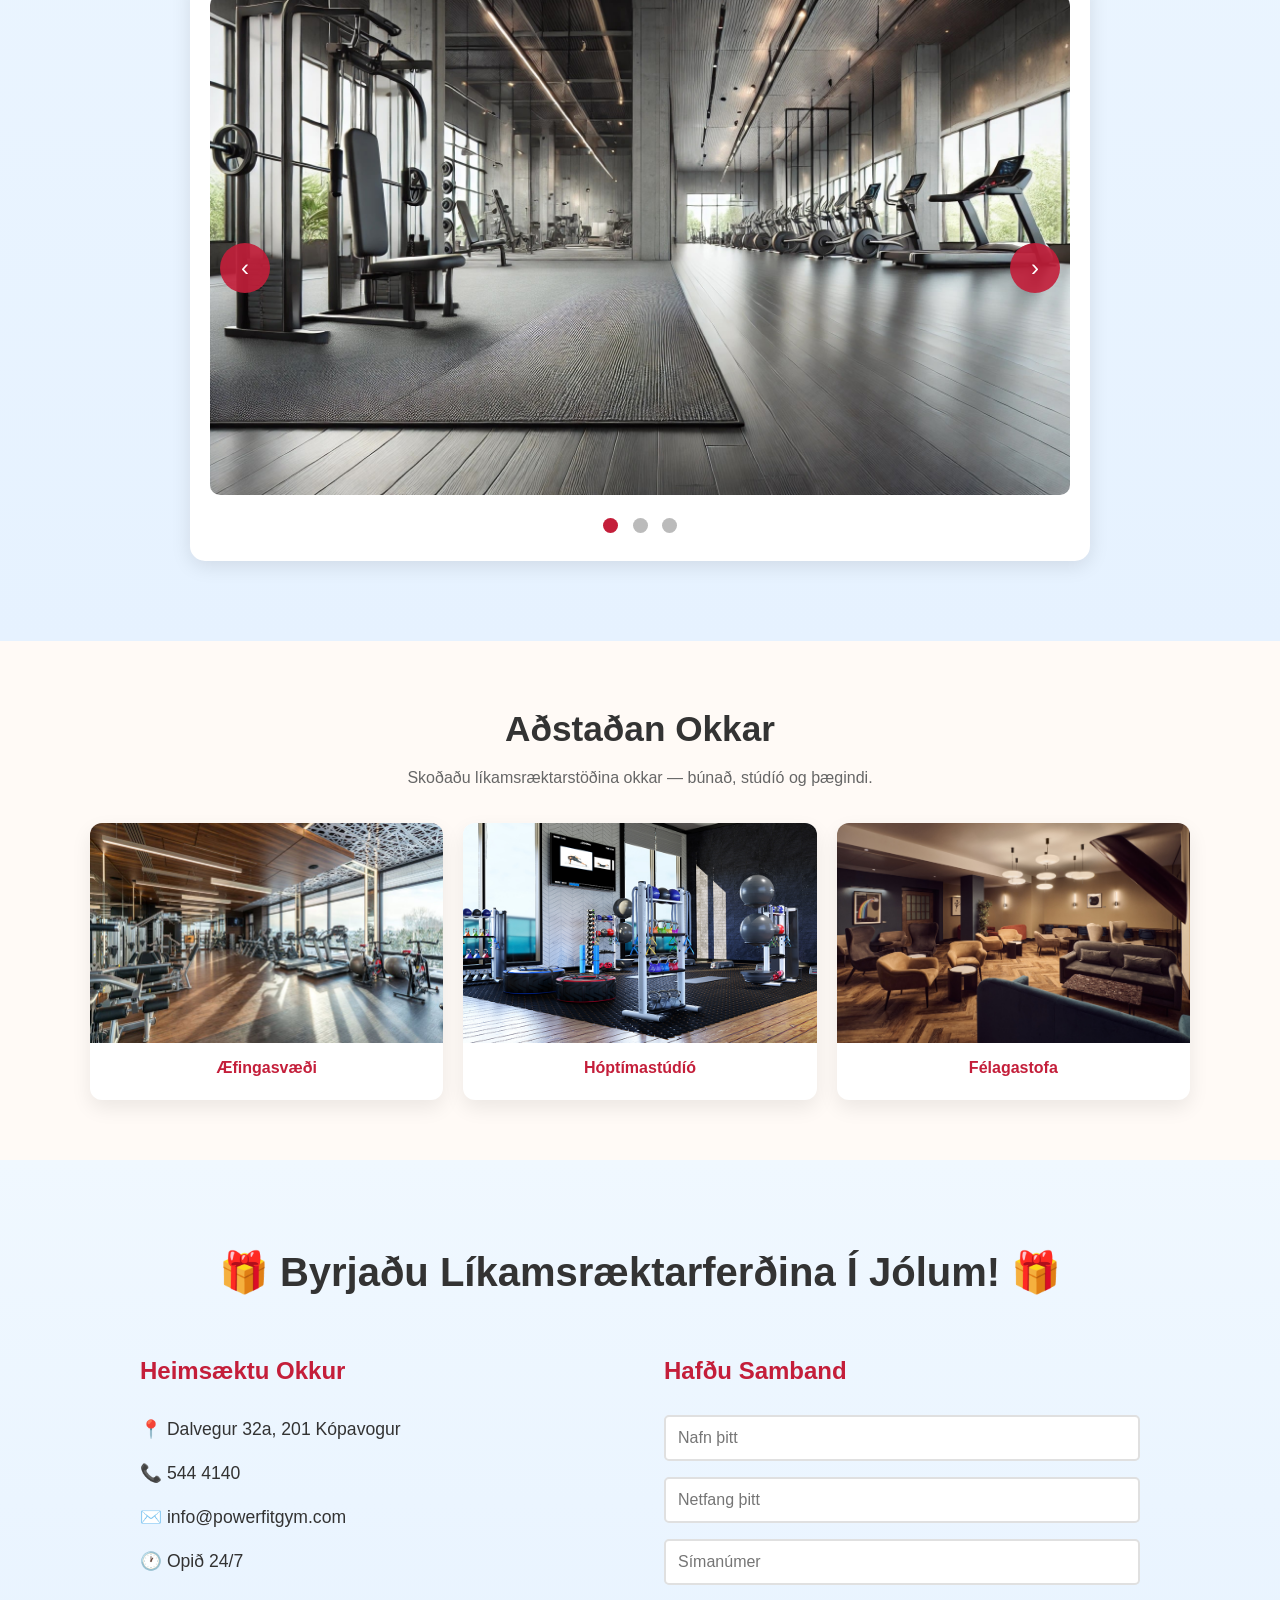
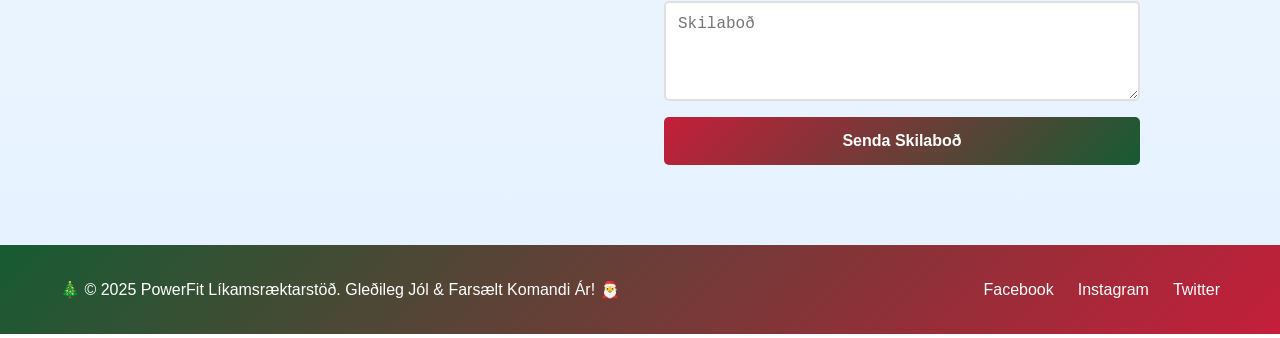
==== commit 6ed0cad4: "Complete Icelandic translation of entire website" ====
--- a/index.html
+++ b/index.html
@@ -3,19 +3,19 @@
 <head>
     <meta charset="UTF-8">
     <meta name="viewport" content="width=device-width, initial-scale=1.0">
-    <title>PowerFit Gym - Transform Your Body</title>
+    <title>PowerFit Líkamsræktarstöð - Umbreyttu Líkamanum</title>
     <link rel="stylesheet" href="styles.css">
 </head>
 <body>
     <header>
         <nav>
-            <div class="logo"><a href="index.html" style="color: white; text-decoration: none;">🎅 PowerFit Gym 🎄</a></div>
+            <div class="logo"><a href="index.html" style="color: white; text-decoration: none;">🎅 PowerFit 🎄</a></div>
             <ul class="nav-links">
-                <li><a href="#home">Home</a></li>
-                <li><a href="#about">About</a></li>
-                <li><a href="pricing.html">Pricing</a></li>
-                <li><a href="shop.html">Shop</a></li>
-                <li><a href="#contact">Contact</a></li>
+                <li><a href="#home">Heim</a></li>
+                <li><a href="#about">Um okkur</a></li>
+                <li><a href="pricing.html">Verðskrá</a></li>
+                <li><a href="shop.html">Verslun</a></li>
+                <li><a href="#contact">Hafa samband</a></li>
             </ul>
         </nav>
     </header>
@@ -32,60 +32,60 @@
             <div class="snowflake">❆</div>
         </div>
         <div class="hero-content">
-            <h1>🎄 Transform Your Body This Holiday Season! 🎁</h1>
-            <p>Join PowerFit Gym and achieve your fitness goals with state-of-the-art equipment and expert trainers</p>
-            <a href="pricing.html" class="cta-button">View Membership Plans</a>
+            <h1>🎄 Umbreyttu Líkamanum Í Hátíðartímanum! 🎁</h1>
+            <p>Komdu í PowerFit og náðu þínum markmiðum með nútímalegum búnaði og sérfræðiþjálfurum</p>
+            <a href="pricing.html" class="cta-button">Sjá Félagsgjöld</a>
         </div>
     </section>
 
     <section id="about" class="about">
         <div class="container">
-            <h2>🎅 Why Choose PowerFit Gym This Christmas? 🎄</h2>
+            <h2>🎅 Af Hverju Að Velja PowerFit Í Jólum? 🎄</h2>
             <div class="features">
                 <div class="feature">
                     <div class="icon">🏋️</div>
-                    <h3>Modern Equipment</h3>
-                    <p>State-of-the-art cardio and strength training machines</p>
+                    <h3>Nútímalegur Búnaður</h3>
+                    <p>Nýjustu hlaupaborð og styrkþjálfunartæki</p>
                 </div>
                 <div class="feature">
                     <div class="icon">👨‍🏫</div>
-                    <h3>Expert Trainers</h3>
-                    <p>Certified professionals to guide your fitness journey</p>
+                    <h3>Sérfræðiþjálfarar</h3>
+                    <p>Faglegir þjálfarar til að leiðbeina þér</p>
                 </div>
                 <div class="feature">
                     <div class="icon">🕐</div>
-                    <h3>24/7 Access</h3>
-                    <p>Work out on your schedule, any time of day</p>
+                    <h3>Opið 24/7</h3>
+                    <p>Þjálfaðu hvenær sem þér hentar</p>
                 </div>
                 <div class="feature">
                     <div class="icon">🧘</div>
-                    <h3>Group Classes</h3>
-                    <p>Yoga, Spinning, Zumba, and more included</p>
+                    <h3>Hóptímar</h3>
+                    <p>Jóga, Spinning, Zumba og fleira innifalið</p>
                 </div>
             </div>
             
             <div style="max-width: 900px; margin: 50px auto 0; padding: 30px; background: white; border-radius: 15px; box-shadow: 0 5px 20px rgba(0,0,0,0.1);">
-                <h3 style="color: #c41e3a; text-align: center; margin-bottom: 20px; font-size: 1.8rem;">Your Fitness Destination</h3>
+                <h3 style="color: #c41e3a; text-align: center; margin-bottom: 20px; font-size: 1.8rem;">Þín Líkamsræktarstaður</h3>
                 <p style="color: #666; line-height: 1.8; margin-bottom: 15px; font-size: 1.05rem;">
-                    Welcome to PowerFit Gym, where your fitness dreams become reality! Our state-of-the-art facility spans over 15,000 square feet of premium workout space, featuring the latest equipment from leading manufacturers. Whether you're a beginner starting your fitness journey or an experienced athlete pushing your limits, we have everything you need to succeed.
+                    Velkomin í PowerFit, þar sem líkamsræktardraumar þínir verða að veruleika! Aðstaða okkar spannar yfir 1.400 fermetra af úrvals æfingarými, með nýjasta búnaði frá leiðandi framleiðendum. Hvort sem þú ert byrjandi eða reyndur íþróttamaður, höfum við allt sem þú þarft til að ná árangri.
                 </p>
                 <p style="color: #666; line-height: 1.8; margin-bottom: 15px; font-size: 1.05rem;">
-                    Our certified personal trainers bring decades of combined experience and are passionate about helping you achieve your goals. From weight loss and muscle building to sports-specific training and injury rehabilitation, our team creates customized programs tailored to your unique needs and fitness level.
+                    Okkar löggiltir einkaþjálfarar hafa áratuga reynslu og eru ástríðufullir um að hjálpa þér að ná markmiðum þínum. Allt frá þyngdarléttun og vöðvauppbyggingu til íþróttasértæks þjálfunar og endurhæfingar, býr teymið okkar til sérsniðnar áætlanir fyrir þig.
                 </p>
                 <p style="color: #666; line-height: 1.8; margin-bottom: 0; font-size: 1.05rem;">
-                    Join our vibrant community of fitness enthusiasts! With over 50 weekly group classes, social events, and member challenges, you'll find motivation, support, and lasting friendships. Experience the difference of a gym that truly cares about your success – your transformation starts here at PowerFit Gym!
+                    Vertu hluti af líflega samfélaginu okkar! Með yfir 50 vikulegum hóptímum, félagslegum viðburðum og keppnum, finnurðu hvatningu, stuðning og varanleg vináttubönd. Upplifðu muninn á líkamsræktarstöð sem hugsar virkilega um árangur þinn – umbreytingin þín byrjar hér hjá PowerFit!
                 </p>
             </div>
             
             <!-- Image Slider Gallery -->
             <div style="max-width: 900px; margin: 50px auto 0;">
-                <h3 style="color: #c41e3a; text-align: center; margin-bottom: 30px; font-size: 1.8rem;">📸 Gallery</h3>
+                <h3 style="color: #c41e3a; text-align: center; margin-bottom: 30px; font-size: 1.8rem;">📸 Myndasafn</h3>
                 <div style="position: relative; background: white; border-radius: 15px; padding: 20px; box-shadow: 0 5px 20px rgba(0,0,0,0.1);">
                     <!-- Slider Container -->
                     <div id="sliderContainer" style="position: relative; width: 100%; height: 500px; overflow: hidden; border-radius: 10px;">
-                        <img class="slider-image active" src="images/images.jpg" alt="Gym Equipment" style="position: absolute; width: 100%; height: 100%; object-fit: cover; opacity: 0; transition: opacity 0.5s ease-in-out;">
-                        <img class="slider-image" src="images/images2.jpg" alt="Gym Space" style="position: absolute; width: 100%; height: 100%; object-fit: cover; opacity: 0; transition: opacity 0.5s ease-in-out;">
-                        <img class="slider-image" src="images/images3.jpg" alt="Gym Facility" style="position: absolute; width: 100%; height: 100%; object-fit: cover; opacity: 0; transition: opacity 0.5s ease-in-out;">
+                        <img class="slider-image active" src="images/images.jpg?v=2" alt="Gym Equipment" style="position: absolute; width: 100%; height: 100%; object-fit: cover; opacity: 0; transition: opacity 0.5s ease-in-out;">
+                        <img class="slider-image" src="images/images2.jpg?v=2" alt="Gym Space" style="position: absolute; width: 100%; height: 100%; object-fit: cover; opacity: 0; transition: opacity 0.5s ease-in-out;">
+                        <img class="slider-image" src="images/images3.jpg?v=2" alt="Gym Facility" style="position: absolute; width: 100%; height: 100%; object-fit: cover; opacity: 0; transition: opacity 0.5s ease-in-out;">
                     </div>
                     
                     <!-- Navigation Arrows -->
@@ -105,22 +105,22 @@
 
     <section id="gallery" class="gallery">
         <div class="container">
-            <h2>Our Facility</h2>
-            <p class="gallery-subtitle">Take a look around our gym — equipment, studios, and amenities.</p>
+            <h2>Aðstaðan Okkar</h2>
+            <p class="gallery-subtitle">Skoðaðu líkamsræktarstöðina okkar — búnað, stúdíó og þægindi.</p>
             <div class="gallery-grid">
                 <figure class="gallery-item">
-                    <img src="images/place1.svg" alt="Gym floor with equipment">
-                    <figcaption>Gym Floor</figcaption>
+                    <img src="images/gym.jpg?v=1" alt="Æfingasvæði með búnaði">
+                    <figcaption>Æfingasvæði</figcaption>
                 </figure>
 
                 <figure class="gallery-item">
-                    <img src="images/place2.svg" alt="Group class in session">
-                    <figcaption>Group Class Studio</figcaption>
+                    <img src="images/group.jpg?v=1" alt="Hóptími í gangi">
+                    <figcaption>Hóptímastúdíó</figcaption>
                 </figure>
 
                 <figure class="gallery-item">
-                    <img src="images/place3.svg" alt="Relaxing lounge area">
-                    <figcaption>Member Lounge</figcaption>
+                    <img src="images/lounge.jpg?v=1" alt="Slökun í setustofunni">
+                    <figcaption>Félagastofa</figcaption>
                 </figure>
             </div>
         </div>
@@ -128,23 +128,23 @@
 
     <section id="contact" class="contact">
         <div class="container">
-            <h2>🎁 Start Your Fitness Journey This Christmas! 🎁</h2>
+            <h2>🎁 Byrjaðu Líkamsræktarferðina Í Jólum! 🎁</h2>
             <div class="contact-content">
                 <div class="contact-info">
-                    <h3>Visit Us</h3>
+                    <h3>Heimsæktu Okkur</h3>
                     <p>📍 Dalvegur 32a, 201 Kópavogur</p>
                     <p>📞 544 4140</p>
                     <p>✉️ info@powerfitgym.com</p>
-                    <p>🕐 Open 24/7</p>
+                    <p>🕐 Opið 24/7</p>
                 </div>
                 <div class="contact-form">
-                    <h3>Contact Us</h3>
+                    <h3>Hafðu Samband</h3>
                     <form>
-                        <input type="text" placeholder="Your Name" required>
-                        <input type="email" placeholder="Your Email" required>
-                        <input type="tel" placeholder="Phone Number">
-                        <textarea placeholder="Message" rows="4"></textarea>
-                        <button type="submit">Send Message</button>
+                        <input type="text" placeholder="Nafn þitt" required>
+                        <input type="email" placeholder="Netfang þitt" required>
+                        <input type="tel" placeholder="Símanúmer">
+                        <textarea placeholder="Skilaboð" rows="4"></textarea>
+                        <button type="submit">Senda Skilaboð</button>
                     </form>
                 </div>
             </div>
@@ -153,7 +153,7 @@
 
     <footer>
         <div class="container">
-            <p>🎄 &copy; 2025 PowerFit Gym. Merry Christmas & Happy New Year! 🎅</p>
+            <p>🎄 &copy; 2025 PowerFit Líkamsræktarstöð. Gleðileg Jól & Farsælt Komandi Ár! 🎅</p>
             <div class="social-links">
                 <a href="#">Facebook</a>
                 <a href="#">Instagram</a>
--- a/styles.css
+++ b/styles.css
@@ -20,7 +20,7 @@
 header {
     background: linear-gradient(135deg, #c41e3a 0%, #165b33 100%);
     color: white;
-    padding: 1rem 0;
+    padding: 1.5rem 0;
     box-shadow: 0 2px 10px rgba(0,0,0,0.2);
     position: fixed;
     width: 100%;
@@ -35,11 +35,28 @@
     display: flex;
     justify-content: space-between;
     align-items: center;
+    gap: 20px;
 }
 
 .logo {
     font-size: 1.5rem;
     font-weight: bold;
+    transition: transform 0.3s ease;
+    cursor: pointer;
+    animation: subtle-pulse 3s ease-in-out infinite;
+}
+
+.logo:hover {
+    transform: scale(1.1);
+}
+
+@keyframes subtle-pulse {
+    0%, 100% {
+        transform: scale(1);
+    }
+    50% {
+        transform: scale(1.05);
+    }
 }
 
 .nav-links {
@@ -51,11 +68,42 @@
 .nav-links a {
     color: white;
     text-decoration: none;
-    transition: opacity 0.3s;
+    padding: 10px 20px;
+    border-radius: 25px;
+    position: relative;
+    transition: all 0.4s ease;
+    display: inline-block;
+    overflow: hidden;
+    border: 2px solid rgba(255, 215, 0, 0.5);
+    box-shadow: 0 0 10px rgba(255, 215, 0, 0.3), inset 0 0 10px rgba(255, 215, 0, 0.1);
+}
+
+.nav-links a::before {
+    content: '';
+    position: absolute;
+    top: 0;
+    left: -100%;
+    width: 100%;
+    height: 100%;
+    background: rgba(255, 215, 0, 0.3);
+    transition: left 0.4s ease;
+    z-index: -1;
+    border-radius: 25px;
 }
 
 .nav-links a:hover {
-    opacity: 0.8;
+    transform: translateY(-3px);
+    background: rgba(255, 255, 255, 0.15);
+    border-color: rgba(255, 215, 0, 1);
+    box-shadow: 0 0 20px rgba(255, 215, 0, 0.8), 0 4px 15px rgba(255, 215, 0, 0.6), inset 0 0 15px rgba(255, 215, 0, 0.3);
+}
+
+.nav-links a:hover::before {
+    left: 0;
+}
+
+.nav-links a:active {
+    transform: translateY(-1px);
 }
 
 /* Hero Section */
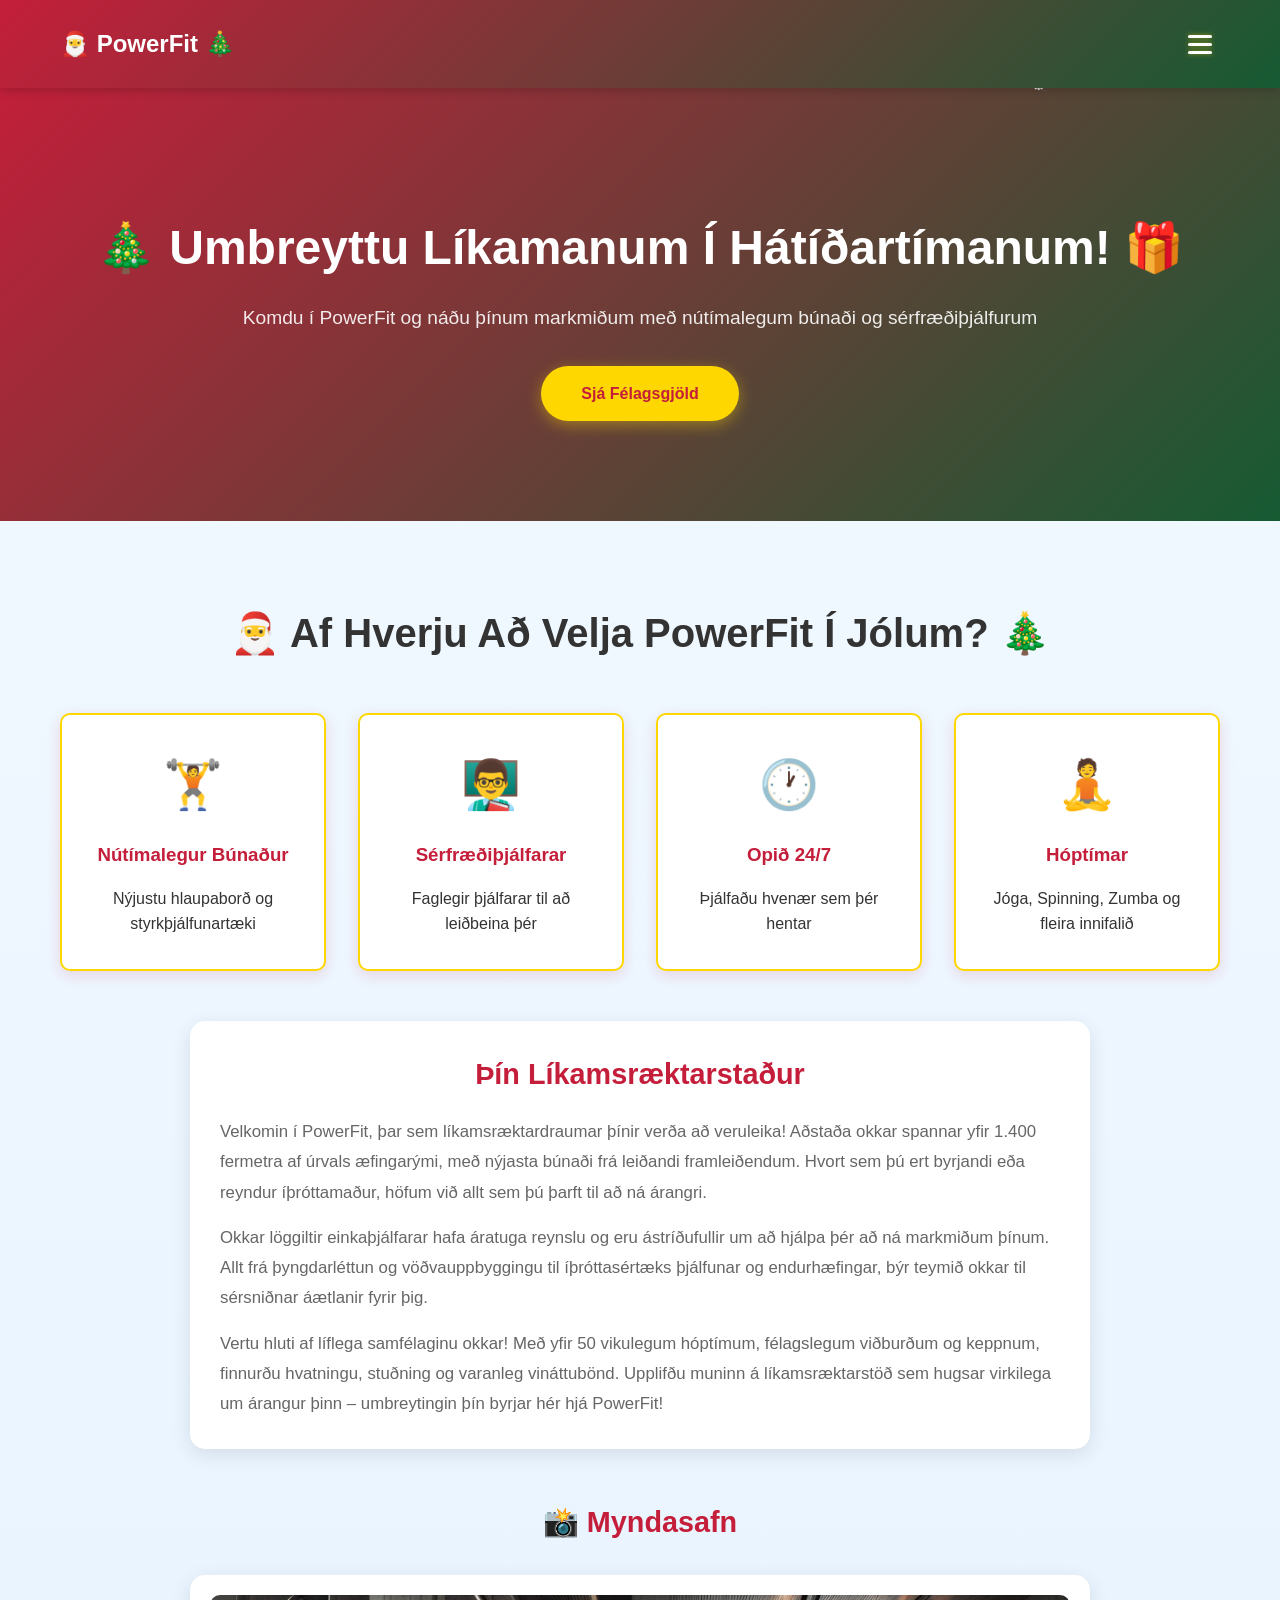
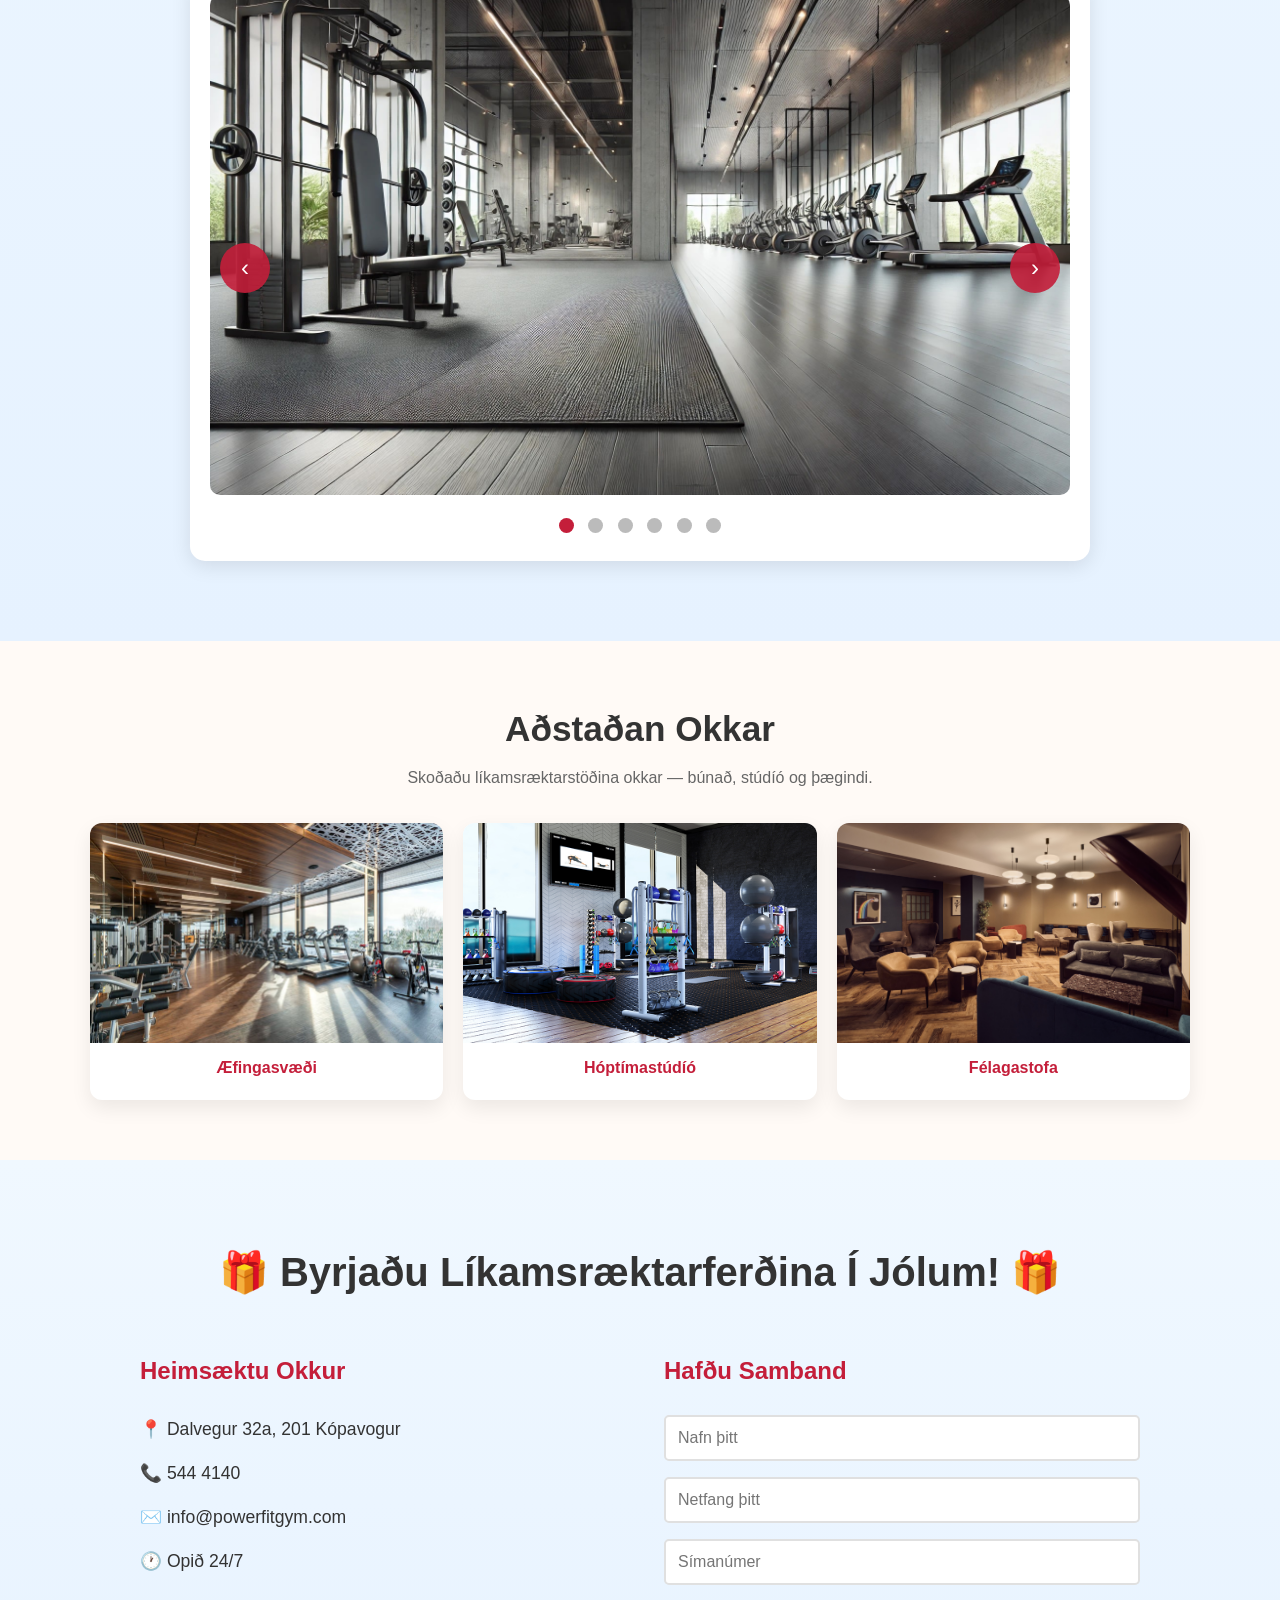
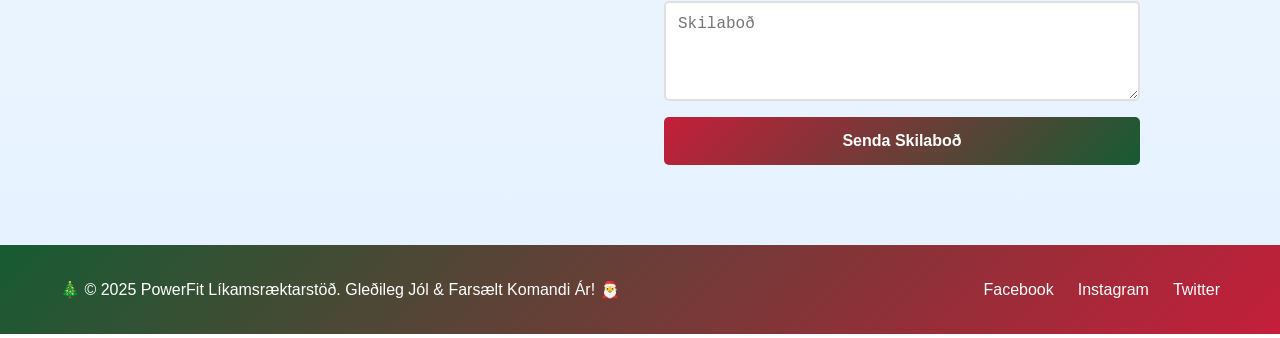
==== commit 4c06f3ef: "Add new features: hamburger menu, purchases page, ISK currency, and image gallery updates" ====
--- a/index.html
+++ b/index.html
@@ -10,15 +10,25 @@
     <header>
         <nav>
             <div class="logo"><a href="index.html" style="color: white; text-decoration: none;">🎅 PowerFit 🎄</a></div>
-            <ul class="nav-links">
-                <li><a href="#home">Heim</a></li>
-                <li><a href="#about">Um okkur</a></li>
-                <li><a href="pricing.html">Verðskrá</a></li>
-                <li><a href="shop.html">Verslun</a></li>
-                <li><a href="#contact">Hafa samband</a></li>
-            </ul>
+            <button class="hamburger-menu" onclick="toggleMenu()" aria-label="Menu">
+                <span></span>
+                <span></span>
+                <span></span>
+            </button>
         </nav>
     </header>
+
+    <!-- Side Navigation -->
+    <div id="sideNav" class="side-nav">
+        <a href="javascript:void(0)" class="close-btn" onclick="closeMenu()">&times;</a>
+        <a href="#home" onclick="closeMenu()">Heim</a>
+        <a href="#about" onclick="closeMenu()">Um okkur</a>
+        <a href="pricing.html" onclick="closeMenu()">Verðskrá</a>
+        <a href="shop.html" onclick="closeMenu()">Verslun</a>
+        <a href="purchases.html" onclick="closeMenu()">Mín Kaup</a>
+        <a href="#contact" onclick="closeMenu()">Hafa samband</a>
+    </div>
+    <div id="overlay" class="overlay" onclick="closeMenu()"></div>
 
     <section id="home" class="hero">
         <div class="snowflakes" aria-hidden="true">
@@ -86,6 +96,9 @@
                         <img class="slider-image active" src="images/images.jpg?v=2" alt="Gym Equipment" style="position: absolute; width: 100%; height: 100%; object-fit: cover; opacity: 0; transition: opacity 0.5s ease-in-out;">
                         <img class="slider-image" src="images/images2.jpg?v=2" alt="Gym Space" style="position: absolute; width: 100%; height: 100%; object-fit: cover; opacity: 0; transition: opacity 0.5s ease-in-out;">
                         <img class="slider-image" src="images/images3.jpg?v=2" alt="Gym Facility" style="position: absolute; width: 100%; height: 100%; object-fit: cover; opacity: 0; transition: opacity 0.5s ease-in-out;">
+                        <img class="slider-image" src="images/gym1.jpg?v=2" alt="Gym Facility" style="position: absolute; width: 100%; height: 100%; object-fit: cover; opacity: 0; transition: opacity 0.5s ease-in-out;">
+                        <img class="slider-image" src="images/gym2.jpg?v=2" alt="Gym Facility" style="position: absolute; width: 100%; height: 100%; object-fit: cover; opacity: 0; transition: opacity 0.5s ease-in-out;">
+                        <img class="slider-image" src="images/gym3.jpg?v=2" alt="Gym Facility" style="position: absolute; width: 100%; height: 100%; object-fit: cover; opacity: 0; transition: opacity 0.5s ease-in-out;">
                     </div>
                     
                     <!-- Navigation Arrows -->
@@ -97,6 +110,9 @@
                         <span class="dot" onclick="currentSlide(0)" style="display: inline-block; width: 15px; height: 15px; margin: 0 5px; background: #bbb; border-radius: 50%; cursor: pointer; transition: background 0.3s;"></span>
                         <span class="dot" onclick="currentSlide(1)" style="display: inline-block; width: 15px; height: 15px; margin: 0 5px; background: #bbb; border-radius: 50%; cursor: pointer; transition: background 0.3s;"></span>
                         <span class="dot" onclick="currentSlide(2)" style="display: inline-block; width: 15px; height: 15px; margin: 0 5px; background: #bbb; border-radius: 50%; cursor: pointer; transition: background 0.3s;"></span>
+                        <span class="dot" onclick="currentSlide(3)" style="display: inline-block; width: 15px; height: 15px; margin: 0 5px; background: #bbb; border-radius: 50%; cursor: pointer; transition: background 0.3s;"></span>
+                        <span class="dot" onclick="currentSlide(4)" style="display: inline-block; width: 15px; height: 15px; margin: 0 5px; background: #bbb; border-radius: 50%; cursor: pointer; transition: background 0.3s;"></span>
+                        <span class="dot" onclick="currentSlide(5)" style="display: inline-block; width: 15px; height: 15px; margin: 0 5px; background: #bbb; border-radius: 50%; cursor: pointer; transition: background 0.3s;"></span>
                     </div>
                 </div>
             </div>
@@ -241,5 +257,19 @@
             });
         });
     </script>
+
+    <script>
+        function toggleMenu() {
+            document.getElementById('sideNav').classList.toggle('active');
+            document.getElementById('overlay').classList.toggle('active');
+            document.body.style.overflow = document.getElementById('sideNav').classList.contains('active') ? 'hidden' : 'auto';
+        }
+
+        function closeMenu() {
+            document.getElementById('sideNav').classList.remove('active');
+            document.getElementById('overlay').classList.remove('active');
+            document.body.style.overflow = 'auto';
+        }
+    </script>
 </body>
 </html>
--- a/styles.css
+++ b/styles.css
@@ -59,51 +59,119 @@
     }
 }
 
-.nav-links {
+/* Hamburger Menu Button */
+.hamburger-menu {
     display: flex;
-    list-style: none;
-    gap: 2rem;
-}
-
-.nav-links a {
-    color: white;
+    flex-direction: column;
+    justify-content: space-around;
+    width: 40px;
+    height: 40px;
+    background: transparent;
+    border: none;
+    cursor: pointer;
+    padding: 8px;
+    z-index: 1001;
+    border-radius: 8px;
+    transition: all 0.3s ease;
+}
+
+.hamburger-menu:hover {
+    background: rgba(255, 215, 0, 0.2);
+    transform: scale(1.1);
+}
+
+.hamburger-menu span {
+    width: 100%;
+    height: 3px;
+    background: white;
+    border-radius: 3px;
+    transition: all 0.3s ease;
+    box-shadow: 0 0 5px rgba(255, 215, 0, 0.5);
+}
+
+.hamburger-menu:hover span {
+    background: #ffd700;
+    box-shadow: 0 0 10px rgba(255, 215, 0, 0.8);
+}
+
+/* Side Navigation */
+.side-nav {
+    height: 100%;
+    width: 0;
+    position: fixed;
+    z-index: 1002;
+    top: 0;
+    right: 0;
+    background: linear-gradient(180deg, #c41e3a 0%, #165b33 100%);
+    overflow-x: hidden;
+    transition: 0.4s ease;
+    padding-top: 60px;
+    box-shadow: -5px 0 20px rgba(0,0,0,0.3);
+}
+
+.side-nav.active {
+    width: 320px;
+}
+
+.side-nav a {
+    padding: 18px 30px;
     text-decoration: none;
-    padding: 10px 20px;
-    border-radius: 25px;
-    position: relative;
-    transition: all 0.4s ease;
-    display: inline-block;
-    overflow: hidden;
-    border: 2px solid rgba(255, 215, 0, 0.5);
-    box-shadow: 0 0 10px rgba(255, 215, 0, 0.3), inset 0 0 10px rgba(255, 215, 0, 0.1);
-}
-
-.nav-links a::before {
-    content: '';
+    font-size: 1.2rem;
+    color: white;
+    display: block;
+    transition: all 0.3s ease;
+    border-left: 4px solid transparent;
+    font-weight: 600;
+}
+
+.side-nav a:hover {
+    background: rgba(255, 215, 0, 0.2);
+    border-left-color: #ffd700;
+    padding-left: 40px;
+    box-shadow: inset 0 0 20px rgba(255, 215, 0, 0.1);
+}
+
+.side-nav .close-btn {
     position: absolute;
+    top: 10px;
+    right: 25px;
+    font-size: 3rem;
+    margin-left: 50px;
+    padding: 0;
+    border: none;
+    line-height: 1;
+    color: #ffd700;
+}
+
+.side-nav .close-btn:hover {
+    background: transparent;
+    color: white;
+    transform: rotate(90deg);
+    padding-left: 0;
+    border: none;
+}
+
+/* Overlay */
+.overlay {
+    position: fixed;
     top: 0;
-    left: -100%;
+    left: 0;
     width: 100%;
     height: 100%;
-    background: rgba(255, 215, 0, 0.3);
-    transition: left 0.4s ease;
-    z-index: -1;
-    border-radius: 25px;
-}
-
-.nav-links a:hover {
-    transform: translateY(-3px);
-    background: rgba(255, 255, 255, 0.15);
-    border-color: rgba(255, 215, 0, 1);
-    box-shadow: 0 0 20px rgba(255, 215, 0, 0.8), 0 4px 15px rgba(255, 215, 0, 0.6), inset 0 0 15px rgba(255, 215, 0, 0.3);
-}
-
-.nav-links a:hover::before {
-    left: 0;
-}
-
-.nav-links a:active {
-    transform: translateY(-1px);
+    background: rgba(0, 0, 0, 0);
+    z-index: 1001;
+    pointer-events: none;
+    transition: background 0.4s ease;
+}
+
+.overlay.active {
+    background: rgba(0, 0, 0, 0.7);
+    pointer-events: auto;
+}
+
+/* Hide old nav-links */
+.nav-links {
+    display: none;
 }
 
 /* Hero Section */
